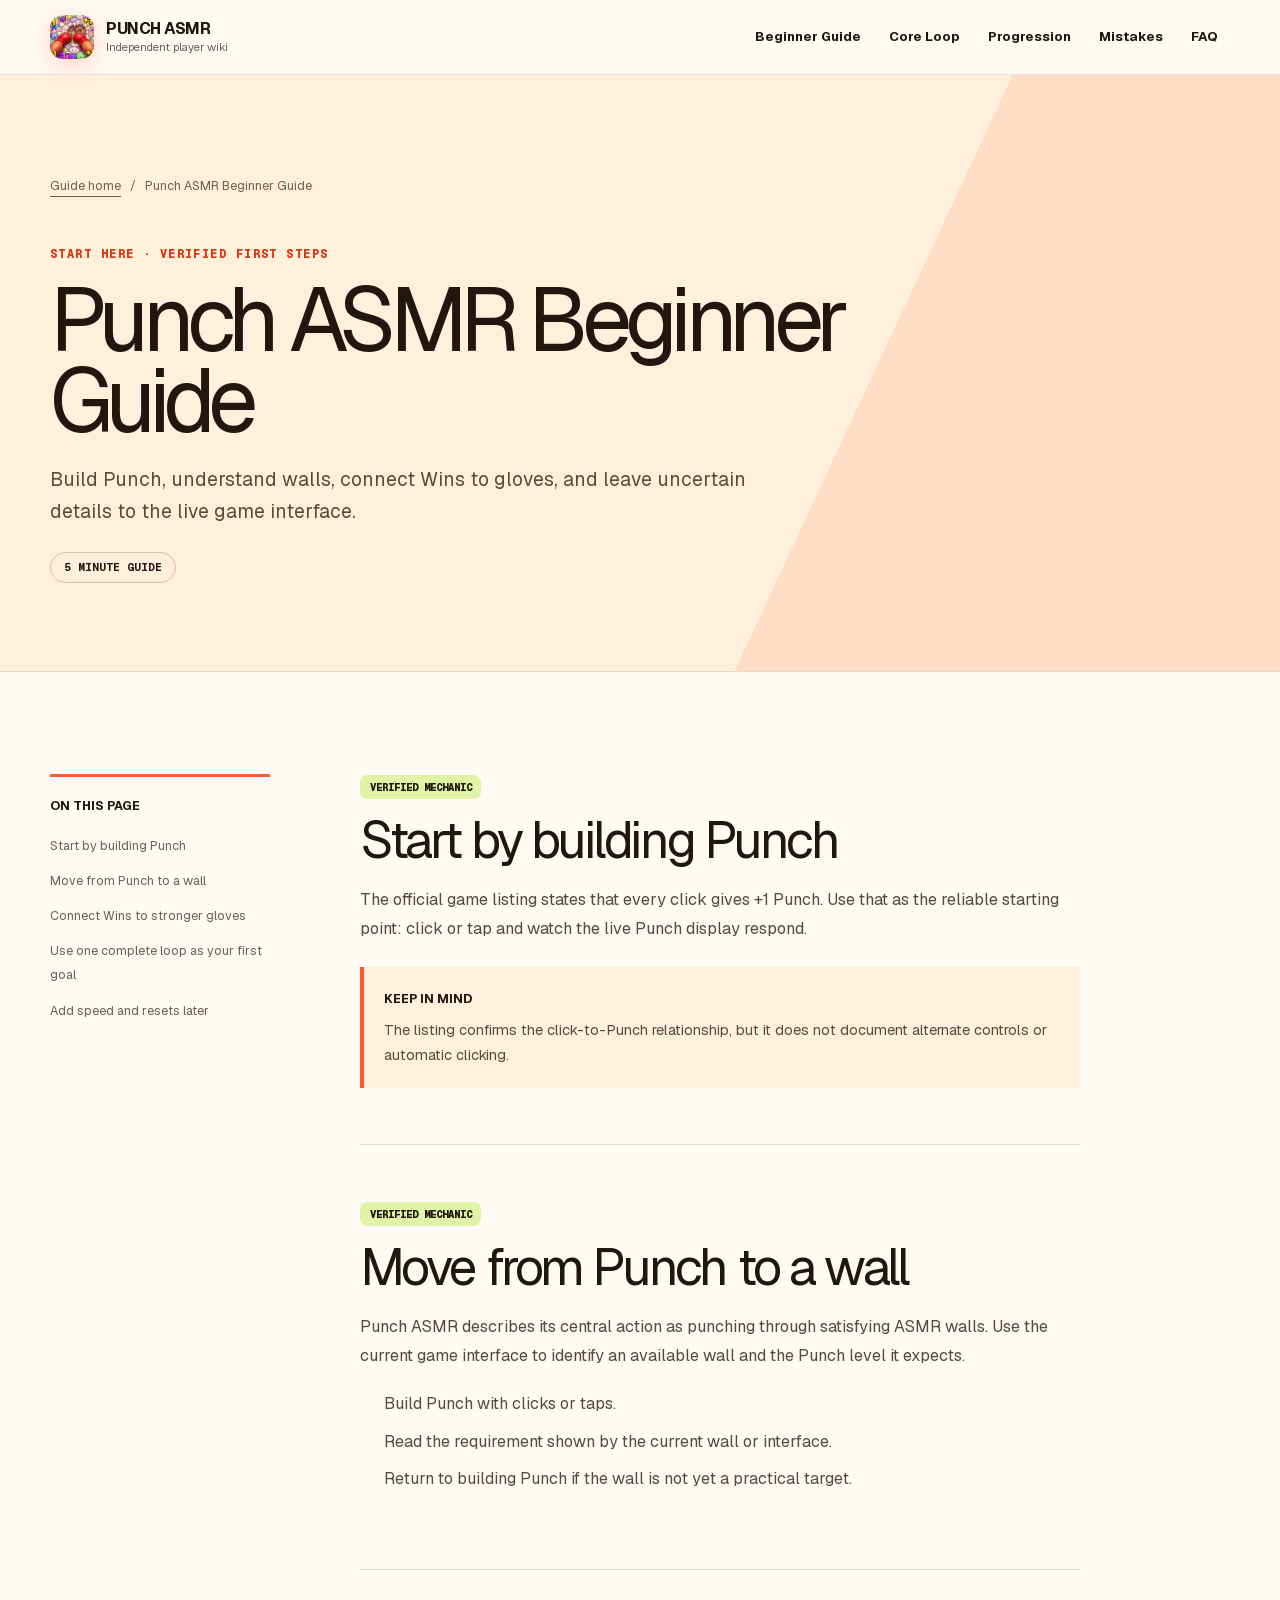
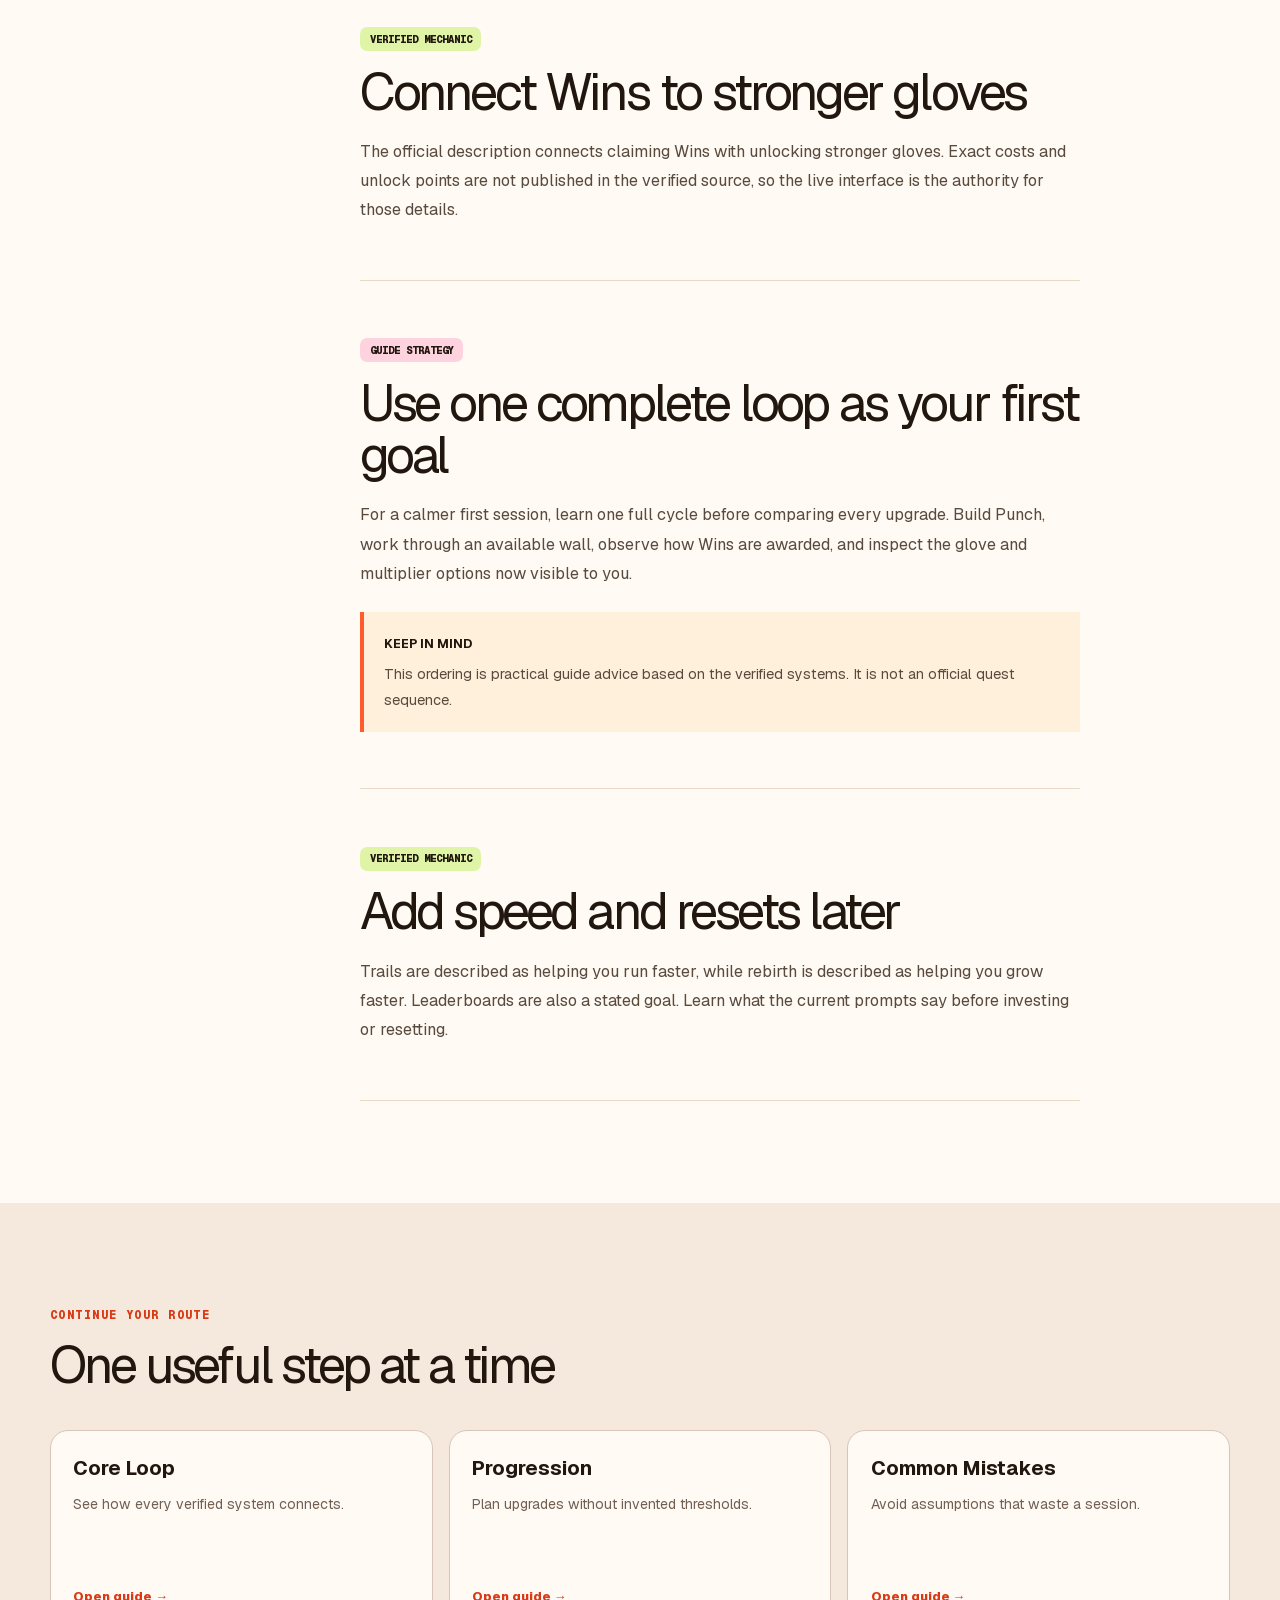
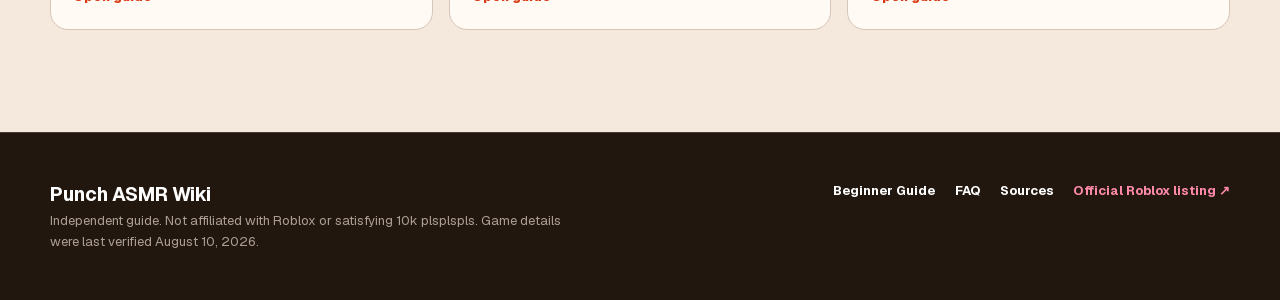
==== beginner-guide.html @ e3d27795 "Deploy Punch ASMR wiki" ====
<!DOCTYPE html><html lang="en"><head><meta charSet="utf-8"/><meta name="viewport" content="width=device-width, initial-scale=1"/><link rel="preload" href="/_next/static/media/797e433ab948586e-s.p.08e28id.o-okb.woff2" as="font" crossorigin="" type="font/woff2"/><link rel="preload" href="/_next/static/media/caa3a2e1cccd8315-s.p.09~u27dqhyhd6.woff2" as="font" crossorigin="" type="font/woff2"/><link rel="preload" as="image" href="/game/official-icon.png"/><link rel="stylesheet" href="/_next/static/chunks/13ftcr8fi25o6.css" data-precedence="next"/><link rel="preload" as="script" fetchPriority="low" href="/_next/static/chunks/17mva4r3w4ar9.js"/><script src="/_next/static/chunks/0cvhm5naa0fv3.js" async=""></script><script src="/_next/static/chunks/0o~gr3zy.zjpe.js" async=""></script><script src="/_next/static/chunks/02zrup2rkfnig.js" async=""></script><script src="/_next/static/chunks/turbopack-0a3gn5e~cv~ez.js" async=""></script><script src="/_next/static/chunks/0pgkwq_zces4f.js" async=""></script><script src="/_next/static/chunks/102oba10-8nfk.js" async=""></script><meta name="next-size-adjust" content=""/><meta name="theme-color" content="#ff5b2d"/><meta name="color-scheme" content="light"/><title>Punch ASMR Beginner Guide | Punch ASMR Wiki</title><meta name="description" content="A verified first-session route for building Punch, breaking walls, claiming Wins, and reading upgrades safely in Punch ASMR."/><meta name="application-name" content="Punch ASMR Wiki"/><link rel="manifest" href="/manifest.webmanifest"/><meta name="keywords" content="Punch ASMR,Punch ASMR wiki,Punch ASMR beginner guide,Punch ASMR progression,Punch ASMR Roblox"/><meta name="robots" content="index, follow"/><link rel="canonical" href="https://punchasmr.wiki/beginner-guide"/><meta property="og:title" content="Punch ASMR Beginner Guide"/><meta property="og:description" content="A verified first-session route for building Punch, breaking walls, claiming Wins, and reading upgrades safely in Punch ASMR."/><meta property="og:url" content="https://punchasmr.wiki/beginner-guide"/><meta property="og:site_name" content="Punch ASMR Wiki"/><meta property="og:image" content="https://punchasmr.wiki/og.png"/><meta property="og:image:width" content="1672"/><meta property="og:image:height" content="941"/><meta property="og:image:alt" content="Punch ASMR Beginner Guide"/><meta property="og:type" content="article"/><meta name="twitter:card" content="summary_large_image"/><meta name="twitter:title" content="Punch ASMR Beginner Guide"/><meta name="twitter:description" content="A verified first-session route for building Punch, breaking walls, claiming Wins, and reading upgrades safely in Punch ASMR."/><meta name="twitter:image" content="https://punchasmr.wiki/og.png"/><link rel="icon" href="/game/official-icon.png" type="image/png" sizes="512x512"/><link rel="apple-touch-icon" href="/game/official-icon.png" type="image/png" sizes="512x512"/><script src="/_next/static/chunks/03~yq9q893hmn.js" noModule=""></script></head><body class="geist_a71539c9-module__T19VSG__variable geist_mono_8d43a2aa-module__8Li5zG__variable"><div hidden=""><!--$--><!--/$--></div><a class="skip-link" href="#main-content">Skip to content</a><header class="site-header"><div class="nav-shell"><a class="brand" aria-label="Punch ASMR Wiki home" href="/"><img alt="" width="44" height="44" decoding="async" data-nimg="1" style="color:transparent" src="/game/official-icon.png"/><span><strong>PUNCH ASMR</strong><small>Independent player wiki</small></span></a><nav class="primary-nav" aria-label="Primary navigation"><a href="/beginner-guide">Beginner Guide</a><a href="/core-loop">Core Loop</a><a href="/progression">Progression</a><a href="/common-mistakes">Mistakes</a><a href="/faq">FAQ</a></nav></div></header><main id="main-content"><section class="guide-hero"><div class="content-shell"><nav class="breadcrumbs" aria-label="Breadcrumb"><a href="/">Guide home</a><span aria-hidden="true">/</span><span>Punch ASMR Beginner Guide</span></nav><p class="eyebrow">Start here · verified first steps</p><h1>Punch ASMR Beginner Guide</h1><p class="guide-deck">Build Punch, understand walls, connect Wins to gloves, and leave uncertain details to the live game interface.</p><span class="reading-time">5 minute guide</span></div></section><div class="article-layout content-shell"><aside class="toc" aria-label="On this page"><strong>On this page</strong><ol><li><a href="#first-punch">Start by building Punch</a></li><li><a href="#first-wall">Move from Punch to a wall</a></li><li><a href="#wins-and-gloves">Connect Wins to stronger gloves</a></li><li><a href="#first-session-plan">Use one complete loop as your first goal</a></li><li><a href="#what-next">Add speed and resets later</a></li></ol></aside><article class="guide-article"><section id="first-punch"><span class="evidence-tag evidence-verified-mechanic">Verified mechanic</span><h2>Start by building Punch</h2><p>The official game listing states that every click gives +1 Punch. Use that as the reliable starting point: click or tap and watch the live Punch display respond.</p><div class="field-note"><strong>Keep in mind</strong><p>The listing confirms the click-to-Punch relationship, but it does not document alternate controls or automatic clicking.</p></div></section><section id="first-wall"><span class="evidence-tag evidence-verified-mechanic">Verified mechanic</span><h2>Move from Punch to a wall</h2><p>Punch ASMR describes its central action as punching through satisfying ASMR walls. Use the current game interface to identify an available wall and the Punch level it expects.</p><ul class="field-list"><li>Build Punch with clicks or taps.</li><li>Read the requirement shown by the current wall or interface.</li><li>Return to building Punch if the wall is not yet a practical target.</li></ul></section><section id="wins-and-gloves"><span class="evidence-tag evidence-verified-mechanic">Verified mechanic</span><h2>Connect Wins to stronger gloves</h2><p>The official description connects claiming Wins with unlocking stronger gloves. Exact costs and unlock points are not published in the verified source, so the live interface is the authority for those details.</p></section><section id="first-session-plan"><span class="evidence-tag evidence-guide-strategy">Guide strategy</span><h2>Use one complete loop as your first goal</h2><p>For a calmer first session, learn one full cycle before comparing every upgrade. Build Punch, work through an available wall, observe how Wins are awarded, and inspect the glove and multiplier options now visible to you.</p><div class="field-note"><strong>Keep in mind</strong><p>This ordering is practical guide advice based on the verified systems. It is not an official quest sequence.</p></div></section><section id="what-next"><span class="evidence-tag evidence-verified-mechanic">Verified mechanic</span><h2>Add speed and resets later</h2><p>Trails are described as helping you run faster, while rebirth is described as helping you grow faster. Leaderboards are also a stated goal. Learn what the current prompts say before investing or resetting.</p></section></article></div><section class="keep-reading"><div class="content-shell"><p class="eyebrow">Continue your route</p><h2>One useful step at a time</h2><div class="related-grid"><a class="related-card" href="/core-loop"><strong>Core Loop</strong><span>See how every verified system connects.</span><em>Open guide →</em></a><a class="related-card" href="/progression"><strong>Progression</strong><span>Plan upgrades without invented thresholds.</span><em>Open guide →</em></a><a class="related-card" href="/common-mistakes"><strong>Common Mistakes</strong><span>Avoid assumptions that waste a session.</span><em>Open guide →</em></a></div></div></section><script type="application/ld+json">{"@context":"https://schema.org","@type":"Article","headline":"Punch ASMR Beginner Guide","description":"Build Punch, understand walls, connect Wins to gloves, and leave uncertain details to the live game interface.","url":"https://punchasmr.wiki/beginner-guide","dateModified":"2026-08-10","author":{"@type":"Organization","name":"Punch ASMR Wiki"}}</script><!--$--><!--/$--></main><footer class="site-footer"><div class="footer-grid"><div><strong>Punch ASMR Wiki</strong><p>Independent guide. Not affiliated with Roblox or <!-- -->satisfying 10k plsplspls<!-- -->. Game details were last verified <!-- -->August 10, 2026<!-- -->.</p></div><nav aria-label="Footer navigation"><a href="/beginner-guide">Beginner Guide</a><a href="/faq">FAQ</a><a href="/sources">Sources</a><a href="https://www.roblox.com/games/74080621118028/Punch-ASMR" rel="noreferrer">Official Roblox listing ↗</a></nav></div></footer><script type="application/ld+json">{"@context":"https://schema.org","@type":"WebSite","name":"Punch ASMR Wiki","url":"https://punchasmr.wiki","description":"An independent, source-aware beginner guide for Punch ASMR on Roblox.","isAccessibleForFree":true,"inLanguage":"en","about":{"@type":"VideoGame","name":"[🌍W2] Punch ASMR!","gamePlatform":"Roblox"}}</script><script src="/_next/static/chunks/17mva4r3w4ar9.js" id="_R_" async=""></script><script>(self.__next_f=self.__next_f||[]).push([0])</script><script>self.__next_f.push([1,"1:\"$Sreact.fragment\"\n2:I[33609,[\"/_next/static/chunks/0pgkwq_zces4f.js\",\"/_next/static/chunks/102oba10-8nfk.js\"],\"\"]\n3:I[85019,[\"/_next/static/chunks/0pgkwq_zces4f.js\",\"/_next/static/chunks/102oba10-8nfk.js\"],\"Image\"]\n4:I[17996,[\"/_next/static/chunks/0pgkwq_zces4f.js\",\"/_next/static/chunks/102oba10-8nfk.js\"],\"default\"]\n5:I[96351,[\"/_next/static/chunks/0pgkwq_zces4f.js\",\"/_next/static/chunks/102oba10-8nfk.js\"],\"default\"]\n11:I[43169,[\"/_next/static/chunks/0pgkwq_zces4f.js\",\"/_next/static/chunks/102oba10-8nfk.js\"],\"default\",1]\n:HL[\"/_next/static/chunks/13ftcr8fi25o6.css\",\"style\"]\n:HL[\"/_next/static/media/797e433ab948586e-s.p.08e28id.o-okb.woff2\",\"font\",{\"crossOrigin\":\"\",\"type\":\"font/woff2\"}]\n:HL[\"/_next/static/media/caa3a2e1cccd8315-s.p.09~u27dqhyhd6.woff2\",\"font\",{\"crossOrigin\":\"\",\"type\":\"font/woff2\"}]\n"])</script><script>self.__next_f.push([1,"0:{\"P\":null,\"c\":[\"\",\"beginner-guide\"],\"q\":\"\",\"i\":false,\"f\":[[[\"\",{\"children\":[\"beginner-guide\",{\"children\":[\"__PAGE__\",{}]}]},\"$undefined\",\"$undefined\",16],[[\"$\",\"$1\",\"c\",{\"children\":[[[\"$\",\"link\",\"0\",{\"rel\":\"stylesheet\",\"href\":\"/_next/static/chunks/13ftcr8fi25o6.css\",\"precedence\":\"next\",\"crossOrigin\":\"$undefined\",\"nonce\":\"$undefined\"}],[\"$\",\"script\",\"script-0\",{\"src\":\"/_next/static/chunks/0pgkwq_zces4f.js\",\"async\":true,\"nonce\":\"$undefined\"}],[\"$\",\"script\",\"script-1\",{\"src\":\"/_next/static/chunks/102oba10-8nfk.js\",\"async\":true,\"nonce\":\"$undefined\"}]],[\"$\",\"html\",null,{\"lang\":\"en\",\"children\":[\"$\",\"body\",null,{\"className\":\"geist_a71539c9-module__T19VSG__variable geist_mono_8d43a2aa-module__8Li5zG__variable\",\"children\":[[\"$\",\"a\",null,{\"className\":\"skip-link\",\"href\":\"#main-content\",\"children\":\"Skip to content\"}],[\"$\",\"header\",null,{\"className\":\"site-header\",\"children\":[\"$\",\"div\",null,{\"className\":\"nav-shell\",\"children\":[[\"$\",\"$L2\",null,{\"className\":\"brand\",\"href\":\"/\",\"aria-label\":\"Punch ASMR Wiki home\",\"children\":[[\"$\",\"$L3\",null,{\"src\":\"/game/official-icon.png\",\"alt\":\"\",\"width\":44,\"height\":44,\"priority\":true}],[\"$\",\"span\",null,{\"children\":[[\"$\",\"strong\",null,{\"children\":\"PUNCH ASMR\"}],[\"$\",\"small\",null,{\"children\":\"Independent player wiki\"}]]}]]}],[\"$\",\"nav\",null,{\"className\":\"primary-nav\",\"aria-label\":\"Primary navigation\",\"children\":[[\"$\",\"$L2\",\"/beginner-guide\",{\"href\":\"/beginner-guide\",\"children\":\"Beginner Guide\"}],[\"$\",\"$L2\",\"/core-loop\",{\"href\":\"/core-loop\",\"children\":\"Core Loop\"}],[\"$\",\"$L2\",\"/progression\",{\"href\":\"/progression\",\"children\":\"Progression\"}],[\"$\",\"$L2\",\"/common-mistakes\",{\"href\":\"/common-mistakes\",\"children\":\"Mistakes\"}],[\"$\",\"$L2\",\"/faq\",{\"href\":\"/faq\",\"children\":\"FAQ\"}]]}]]}]}],[\"$\",\"main\",null,{\"id\":\"main-content\",\"children\":[\"$\",\"$L4\",null,{\"parallelRouterKey\":\"children\",\"error\":\"$undefined\",\"errorStyles\":\"$undefined\",\"errorScripts\":\"$undefined\",\"template\":[\"$\",\"$L5\",null,{}],\"templateStyles\":\"$undefined\",\"templateScripts\":\"$undefined\",\"notFound\":[[[\"$\",\"title\",null,{\"children\":\"404: This page could not be found.\"}],[\"$\",\"div\",null,{\"style\":{\"fontFamily\":\"system-ui,\\\"Segoe UI\\\",Roboto,Helvetica,Arial,sans-serif,\\\"Apple Color Emoji\\\",\\\"Segoe UI Emoji\\\"\",\"height\":\"100vh\",\"textAlign\":\"center\",\"display\":\"flex\",\"flexDirection\":\"column\",\"alignItems\":\"center\",\"justifyContent\":\"center\"},\"children\":[\"$\",\"div\",null,{\"children\":[[\"$\",\"style\",null,{\"dangerouslySetInnerHTML\":{\"__html\":\"body{color:#000;background:#fff;margin:0}.next-error-h1{border-right:1px solid rgba(0,0,0,.3)}@media (prefers-color-scheme:dark){body{color:#fff;background:#000}.next-error-h1{border-right:1px solid rgba(255,255,255,.3)}}\"}}],[\"$\",\"h1\",null,{\"className\":\"next-error-h1\",\"style\":{\"display\":\"inline-block\",\"margin\":\"0 20px 0 0\",\"padding\":\"0 23px 0 0\",\"fontSize\":24,\"fontWeight\":500,\"verticalAlign\":\"top\",\"lineHeight\":\"49px\"},\"children\":404}],[\"$\",\"div\",null,{\"style\":{\"display\":\"inline-block\"},\"children\":[\"$\",\"h2\",null,{\"style\":{\"fontSize\":14,\"fontWeight\":400,\"lineHeight\":\"49px\",\"margin\":0},\"children\":\"This page could not be found.\"}]}]]}]}]],[]],\"forbidden\":\"$undefined\",\"unauthorized\":\"$undefined\"}]}],[\"$\",\"footer\",null,{\"className\":\"site-footer\",\"children\":[\"$\",\"div\",null,{\"className\":\"footer-grid\",\"children\":[[\"$\",\"div\",null,{\"children\":[[\"$\",\"strong\",null,{\"children\":\"Punch ASMR Wiki\"}],[\"$\",\"p\",null,{\"children\":[\"Independent guide. Not affiliated with Roblox or \",\"satisfying 10k plsplspls\",\". Game details were last verified \",\"August 10, 2026\",\".\"]}]]}],[\"$\",\"nav\",null,{\"aria-label\":\"Footer navigation\",\"children\":[[\"$\",\"$L2\",null,{\"href\":\"/beginner-guide\",\"children\":\"Beginner Guide\"}],[\"$\",\"$L2\",null,{\"href\":\"/faq\",\"children\":\"FAQ\"}],[\"$\",\"$L2\",null,{\"href\":\"/sources\",\"children\":\"Sources\"}],[\"$\",\"a\",null,{\"href\":\"https://www.roblox.com/games/74080621118028/Punch-ASMR\",\"rel\":\"noreferrer\",\"children\":\"Official Roblox listing ↗\"}]]}]]}]}],[\"$\",\"script\",null,{\"type\":\"application/ld+json\",\"dangerouslySetInnerHTML\":{\"__html\":\"{\\\"@context\\\":\\\"https://schema.org\\\",\\\"@type\\\":\\\"WebSite\\\",\\\"name\\\":\\\"Punch ASMR Wiki\\\",\\\"url\\\":\\\"https://punchasmr.wiki\\\",\\\"description\\\":\\\"An independent, source-aware beginner guide for Punch ASMR on Roblox.\\\",\\\"isAccessibleForFree\\\":true,\\\"inLanguage\\\":\\\"en\\\",\\\"about\\\":{\\\"@type\\\":\\\"VideoGame\\\",\\\"name\\\":\\\"[🌍W2] Punch ASMR!\\\",\\\"gamePlatform\\\":\\\"Roblox\\\"}}\"}}]]}]}]]}],{\"children\":[[\"$\",\"$1\",\"c\",{\"children\":[null,[\"$\",\"$L4\",null,{\"parallelRouterKey\":\"children\",\"error\":\"$undefined\",\"errorStyles\":\"$undefined\",\"errorScripts\":\"$undefined\",\"template\":[\"$\",\"$L5\",null,{}],\"templateStyles\":\"$undefined\",\"templateScripts\":\"$undefined\",\"notFound\":\"$undefined\",\"forbidden\":\"$undefined\",\"unauthorized\":\"$undefined\"}]]}],{\"children\":[[\"$\",\"$1\",\"c\",{\"children\":[[[\"$\",\"section\",null,{\"className\":\"guide-hero\",\"children\":[\"$\",\"div\",null,{\"className\":\"content-shell\",\"children\":[\"$L6\",\"$L7\",\"$L8\",\"$L9\",\"$La\"]}]}],\"$Lb\",\"$Lc\",\"$Ld\"],null,\"$Le\"]}],{},null,false,null]},null,false,\"$@f\"]},null,false,null],\"$L10\",false]],\"m\":\"$undefined\",\"G\":[\"$11\",[\"$L12\"]],\"S\":true,\"h\":null,\"s\":\"$undefined\",\"l\":\"$undefined\",\"p\":\"$undefined\",\"d\":\"$undefined\",\"b\":\"_FrqckNk8WWtGq6V1yho2\"}\n"])</script><script>self.__next_f.push([1,"15:I[79126,[\"/_next/static/chunks/0pgkwq_zces4f.js\",\"/_next/static/chunks/102oba10-8nfk.js\"],\"OutletBoundary\"]\n16:\"$Sreact.suspense\"\n19:I[79126,[\"/_next/static/chunks/0pgkwq_zces4f.js\",\"/_next/static/chunks/102oba10-8nfk.js\"],\"ViewportBoundary\"]\n1b:I[79126,[\"/_next/static/chunks/0pgkwq_zces4f.js\",\"/_next/static/chunks/102oba10-8nfk.js\"],\"MetadataBoundary\"]\n6:[\"$\",\"nav\",null,{\"className\":\"breadcrumbs\",\"aria-label\":\"Breadcrumb\",\"children\":[[\"$\",\"$L2\",null,{\"href\":\"/\",\"children\":\"Guide home\"}],[\"$\",\"span\",null,{\"aria-hidden\":\"true\",\"children\":\"/\"}],[\"$\",\"span\",null,{\"children\":\"Punch ASMR Beginner Guide\"}]]}]\n7:[\"$\",\"p\",null,{\"className\":\"eyebrow\",\"children\":\"Start here · verified first steps\"}]\n8:[\"$\",\"h1\",null,{\"children\":\"Punch ASMR Beginner Guide\"}]\n9:[\"$\",\"p\",null,{\"className\":\"guide-deck\",\"children\":\"Build Punch, understand walls, connect Wins to gloves, and leave uncertain details to the live game interface.\"}]\na:[\"$\",\"span\",null,{\"className\":\"reading-time\",\"children\":\"5 minute guide\"}]\n"])</script><script>self.__next_f.push([1,"b:[\"$\",\"div\",null,{\"className\":\"article-layout content-shell\",\"children\":[[\"$\",\"aside\",null,{\"className\":\"toc\",\"aria-label\":\"On this page\",\"children\":[[\"$\",\"strong\",null,{\"children\":\"On this page\"}],[\"$\",\"ol\",null,{\"children\":[[\"$\",\"li\",\"first-punch\",{\"children\":[\"$\",\"a\",null,{\"href\":\"#first-punch\",\"children\":\"Start by building Punch\"}]}],[\"$\",\"li\",\"first-wall\",{\"children\":[\"$\",\"a\",null,{\"href\":\"#first-wall\",\"children\":\"Move from Punch to a wall\"}]}],[\"$\",\"li\",\"wins-and-gloves\",{\"children\":[\"$\",\"a\",null,{\"href\":\"#wins-and-gloves\",\"children\":\"Connect Wins to stronger gloves\"}]}],[\"$\",\"li\",\"first-session-plan\",{\"children\":[\"$\",\"a\",null,{\"href\":\"#first-session-plan\",\"children\":\"Use one complete loop as your first goal\"}]}],[\"$\",\"li\",\"what-next\",{\"children\":[\"$\",\"a\",null,{\"href\":\"#what-next\",\"children\":\"Add speed and resets later\"}]}]]}]]}],[\"$\",\"article\",null,{\"className\":\"guide-article\",\"children\":[[\"$\",\"section\",\"first-punch\",{\"id\":\"first-punch\",\"children\":[[\"$\",\"span\",null,{\"className\":\"evidence-tag evidence-verified-mechanic\",\"children\":\"Verified mechanic\"}],[\"$\",\"h2\",null,{\"children\":\"Start by building Punch\"}],[[\"$\",\"p\",\"The official game listing states that every click gives +1 Punch. Use that as the reliable starting point: click or tap and watch the live Punch display respond.\",{\"children\":\"The official game listing states that every click gives +1 Punch. Use that as the reliable starting point: click or tap and watch the live Punch display respond.\"}]],\"$undefined\",[\"$\",\"div\",null,{\"className\":\"field-note\",\"children\":[[\"$\",\"strong\",null,{\"children\":\"Keep in mind\"}],[\"$\",\"p\",null,{\"children\":\"The listing confirms the click-to-Punch relationship, but it does not document alternate controls or automatic clicking.\"}]]}]]}],[\"$\",\"section\",\"first-wall\",{\"id\":\"first-wall\",\"children\":[[\"$\",\"span\",null,{\"className\":\"evidence-tag evidence-verified-mechanic\",\"children\":\"Verified mechanic\"}],[\"$\",\"h2\",null,{\"children\":\"Move from Punch to a wall\"}],[[\"$\",\"p\",\"Punch ASMR describes its central action as punching through satisfying ASMR walls. Use the current game interface to identify an available wall and the Punch level it expects.\",{\"children\":\"Punch ASMR describes its central action as punching through satisfying ASMR walls. Use the current game interface to identify an available wall and the Punch level it expects.\"}]],[\"$\",\"ul\",null,{\"className\":\"field-list\",\"children\":[[\"$\",\"li\",\"Build Punch with clicks or taps.\",{\"children\":\"Build Punch with clicks or taps.\"}],[\"$\",\"li\",\"Read the requirement shown by the current wall or interface.\",{\"children\":\"Read the requirement shown by the current wall or interface.\"}],[\"$\",\"li\",\"Return to building Punch if the wall is not yet a practical target.\",{\"children\":\"Return to building Punch if the wall is not yet a practical target.\"}]]}],\"$undefined\"]}],[\"$\",\"section\",\"wins-and-gloves\",{\"id\":\"wins-and-gloves\",\"children\":[[\"$\",\"span\",null,{\"className\":\"evidence-tag evidence-verified-mechanic\",\"children\":\"Verified mechanic\"}],[\"$\",\"h2\",null,{\"children\":\"Connect Wins to stronger gloves\"}],[[\"$\",\"p\",\"The official description connects claiming Wins with unlocking stronger gloves. Exact costs and unlock points are not published in the verified source, so the live interface is the authority for those details.\",{\"children\":\"The official description connects claiming Wins with unlocking stronger gloves. Exact costs and unlock points are not published in the verified source, so the live interface is the authority for those details.\"}]],\"$undefined\",\"$undefined\"]}],[\"$\",\"section\",\"first-session-plan\",{\"id\":\"first-session-plan\",\"children\":[[\"$\",\"span\",null,{\"className\":\"evidence-tag evidence-guide-strategy\",\"children\":\"Guide strategy\"}],[\"$\",\"h2\",null,{\"children\":\"Use one complete loop as your first goal\"}],[[\"$\",\"p\",\"For a calmer first session, learn one full cycle before comparing every upgrade. Build Punch, work through an available wall, observe how Wins are awarded, and inspect the glove and multiplier options now visible to you.\",{\"children\":\"For a calmer first session, learn one full cycle before comparing every upgrade. Build Punch, work through an available wall, observe how Wins are awarded, and inspect the glove and multiplier options now visible to you.\"}]],\"$undefined\",\"$L13\"]}],\"$L14\"]}]]}]\n"])</script><script>self.__next_f.push([1,"c:[\"$\",\"section\",null,{\"className\":\"keep-reading\",\"children\":[\"$\",\"div\",null,{\"className\":\"content-shell\",\"children\":[[\"$\",\"p\",null,{\"className\":\"eyebrow\",\"children\":\"Continue your route\"}],[\"$\",\"h2\",null,{\"children\":\"One useful step at a time\"}],[\"$\",\"div\",null,{\"className\":\"related-grid\",\"children\":[[\"$\",\"$L2\",\"/core-loop\",{\"href\":\"/core-loop\",\"className\":\"related-card\",\"children\":[[\"$\",\"strong\",null,{\"children\":\"Core Loop\"}],[\"$\",\"span\",null,{\"children\":\"See how every verified system connects.\"}],[\"$\",\"em\",null,{\"children\":\"Open guide →\"}]]}],[\"$\",\"$L2\",\"/progression\",{\"href\":\"/progression\",\"className\":\"related-card\",\"children\":[[\"$\",\"strong\",null,{\"children\":\"Progression\"}],[\"$\",\"span\",null,{\"children\":\"Plan upgrades without invented thresholds.\"}],[\"$\",\"em\",null,{\"children\":\"Open guide →\"}]]}],[\"$\",\"$L2\",\"/common-mistakes\",{\"href\":\"/common-mistakes\",\"className\":\"related-card\",\"children\":[[\"$\",\"strong\",null,{\"children\":\"Common Mistakes\"}],[\"$\",\"span\",null,{\"children\":\"Avoid assumptions that waste a session.\"}],[\"$\",\"em\",null,{\"children\":\"Open guide →\"}]]}]]}]]}]}]\nd:[\"$\",\"script\",null,{\"type\":\"application/ld+json\",\"dangerouslySetInnerHTML\":{\"__html\":\"{\\\"@context\\\":\\\"https://schema.org\\\",\\\"@type\\\":\\\"Article\\\",\\\"headline\\\":\\\"Punch ASMR Beginner Guide\\\",\\\"description\\\":\\\"Build Punch, understand walls, connect Wins to gloves, and leave uncertain details to the live game interface.\\\",\\\"url\\\":\\\"https://punchasmr.wiki/beginner-guide\\\",\\\"dateModified\\\":\\\"2026-08-10\\\",\\\"author\\\":{\\\"@type\\\":\\\"Organization\\\",\\\"name\\\":\\\"Punch ASMR Wiki\\\"}}\"}}]\ne:[\"$\",\"$L15\",null,{\"children\":[\"$\",\"$16\",null,{\"name\":\"Next.MetadataOutlet\",\"children\":\"$@17\"}]}]\n18:[]\nf:\"$W18\"\n10:[\"$\",\"$1\",\"h\",{\"children\":[null,[\"$\",\"$L19\",null,{\"children\":\"$L1a\"}],[\"$\",\"div\",null,{\"hidden\":true,\"children\":[\"$\",\"$L1b\",null,{\"children\":[\"$\",\"$16\",null,{\"name\":\"Next.Metadata\",\"children\":\"$L1c\"}]}]}],[\"$\",\"meta\",null,{\"name\":\"next-size-adjust\",\"content\":\"\"}]]}]\n12:[\"$\",\"link\",\"0\",{\"rel\":\"stylesheet\",\"href\":\"/_next/static/chunks/13ftcr8fi25o6.css\",\"precedence\":\"next\",\"crossOrigin\":\"$undefined\",\"nonce\":\"$undefined\"}]\n"])</script><script>self.__next_f.push([1,"13:[\"$\",\"div\",null,{\"className\":\"field-note\",\"children\":[[\"$\",\"strong\",null,{\"children\":\"Keep in mind\"}],[\"$\",\"p\",null,{\"children\":\"This ordering is practical guide advice based on the verified systems. It is not an official quest sequence.\"}]]}]\n14:[\"$\",\"section\",\"what-next\",{\"id\":\"what-next\",\"children\":[[\"$\",\"span\",null,{\"className\":\"evidence-tag evidence-verified-mechanic\",\"children\":\"Verified mechanic\"}],[\"$\",\"h2\",null,{\"children\":\"Add speed and resets later\"}],[[\"$\",\"p\",\"Trails are described as helping you run faster, while rebirth is described as helping you grow faster. Leaderboards are also a stated goal. Learn what the current prompts say before investing or resetting.\",{\"children\":\"Trails are described as helping you run faster, while rebirth is described as helping you grow faster. Leaderboards are also a stated goal. Learn what the current prompts say before investing or resetting.\"}]],\"$undefined\",\"$undefined\"]}]\n"])</script><script>self.__next_f.push([1,"1a:[[\"$\",\"meta\",\"0\",{\"charSet\":\"utf-8\"}],[\"$\",\"meta\",\"1\",{\"name\":\"viewport\",\"content\":\"width=device-width, initial-scale=1\"}],[\"$\",\"meta\",\"2\",{\"name\":\"theme-color\",\"content\":\"#ff5b2d\"}],[\"$\",\"meta\",\"3\",{\"name\":\"color-scheme\",\"content\":\"light\"}]]\n"])</script><script>self.__next_f.push([1,"1d:I[41398,[\"/_next/static/chunks/0pgkwq_zces4f.js\",\"/_next/static/chunks/102oba10-8nfk.js\"],\"IconMark\"]\n17:null\n"])</script><script>self.__next_f.push([1,"1c:[[\"$\",\"title\",\"0\",{\"children\":\"Punch ASMR Beginner Guide | Punch ASMR Wiki\"}],[\"$\",\"meta\",\"1\",{\"name\":\"description\",\"content\":\"A verified first-session route for building Punch, breaking walls, claiming Wins, and reading upgrades safely in Punch ASMR.\"}],[\"$\",\"meta\",\"2\",{\"name\":\"application-name\",\"content\":\"Punch ASMR Wiki\"}],[\"$\",\"link\",\"3\",{\"rel\":\"manifest\",\"href\":\"/manifest.webmanifest\",\"crossOrigin\":\"$undefined\"}],[\"$\",\"meta\",\"4\",{\"name\":\"keywords\",\"content\":\"Punch ASMR,Punch ASMR wiki,Punch ASMR beginner guide,Punch ASMR progression,Punch ASMR Roblox\"}],[\"$\",\"meta\",\"5\",{\"name\":\"robots\",\"content\":\"index, follow\"}],[\"$\",\"link\",\"6\",{\"rel\":\"canonical\",\"href\":\"https://punchasmr.wiki/beginner-guide\"}],[\"$\",\"meta\",\"7\",{\"property\":\"og:title\",\"content\":\"Punch ASMR Beginner Guide\"}],[\"$\",\"meta\",\"8\",{\"property\":\"og:description\",\"content\":\"A verified first-session route for building Punch, breaking walls, claiming Wins, and reading upgrades safely in Punch ASMR.\"}],[\"$\",\"meta\",\"9\",{\"property\":\"og:url\",\"content\":\"https://punchasmr.wiki/beginner-guide\"}],[\"$\",\"meta\",\"10\",{\"property\":\"og:site_name\",\"content\":\"Punch ASMR Wiki\"}],[\"$\",\"meta\",\"11\",{\"property\":\"og:image\",\"content\":\"https://punchasmr.wiki/og.png\"}],[\"$\",\"meta\",\"12\",{\"property\":\"og:image:width\",\"content\":\"1672\"}],[\"$\",\"meta\",\"13\",{\"property\":\"og:image:height\",\"content\":\"941\"}],[\"$\",\"meta\",\"14\",{\"property\":\"og:image:alt\",\"content\":\"Punch ASMR Beginner Guide\"}],[\"$\",\"meta\",\"15\",{\"property\":\"og:type\",\"content\":\"article\"}],[\"$\",\"meta\",\"16\",{\"name\":\"twitter:card\",\"content\":\"summary_large_image\"}],[\"$\",\"meta\",\"17\",{\"name\":\"twitter:title\",\"content\":\"Punch ASMR Beginner Guide\"}],[\"$\",\"meta\",\"18\",{\"name\":\"twitter:description\",\"content\":\"A verified first-session route for building Punch, breaking walls, claiming Wins, and reading upgrades safely in Punch ASMR.\"}],[\"$\",\"meta\",\"19\",{\"name\":\"twitter:image\",\"content\":\"https://punchasmr.wiki/og.png\"}],[\"$\",\"link\",\"20\",{\"rel\":\"icon\",\"href\":\"/game/official-icon.png\",\"type\":\"image/png\",\"sizes\":\"512x512\"}],[\"$\",\"link\",\"21\",{\"rel\":\"apple-touch-icon\",\"href\":\"/game/official-icon.png\",\"type\":\"image/png\",\"sizes\":\"512x512\"}],[\"$\",\"$L1d\",\"22\",{}]]\n"])</script></body></html>
---- _next/static/chunks/13ftcr8fi25o6.css ----
@font-face{font-family:Geist;font-style:normal;font-weight:100 900;font-display:swap;src:url(../media/fef07dbb0973bf53-s.12tyk43_3sh9u.woff2)format("woff2");unicode-range:U+460-52F,U+1C80-1C8A,U+20B4,U+2DE0-2DFF,U+A640-A69F,U+FE2E-FE2F}@font-face{font-family:Geist;font-style:normal;font-weight:100 900;font-display:swap;src:url(../media/8a480f0b521d4e75-s.0jzbimsg8vl84.woff2)format("woff2");unicode-range:U+301,U+400-45F,U+490-491,U+4B0-4B1,U+2116}@font-face{font-family:Geist;font-style:normal;font-weight:100 900;font-display:swap;src:url(../media/53b9e256198e5412-s.0-wfv7uh4i7h9.woff2)format("woff2");unicode-range:U+102-103,U+110-111,U+128-129,U+168-169,U+1A0-1A1,U+1AF-1B0,U+300-301,U+303-304,U+308-309,U+323,U+329,U+1EA0-1EF9,U+20AB}@font-face{font-family:Geist;font-style:normal;font-weight:100 900;font-display:swap;src:url(../media/7178b3e590c64307-s.0nx0ww8fni_q3.woff2)format("woff2");unicode-range:U+100-2BA,U+2BD-2C5,U+2C7-2CC,U+2CE-2D7,U+2DD-2FF,U+304,U+308,U+329,U+1D00-1DBF,U+1E00-1E9F,U+1EF2-1EFF,U+2020,U+20A0-20AB,U+20AD-20C0,U+2113,U+2C60-2C7F,U+A720-A7FF}@font-face{font-family:Geist;font-style:normal;font-weight:100 900;font-display:swap;src:url(../media/caa3a2e1cccd8315-s.p.09~u27dqhyhd6.woff2)format("woff2");unicode-range:U+??,U+131,U+152-153,U+2BB-2BC,U+2C6,U+2DA,U+2DC,U+304,U+308,U+329,U+2000-206F,U+20AC,U+2122,U+2191,U+2193,U+2212,U+2215,U+FEFF,U+FFFD}@font-face{font-family:Geist Fallback;src:local(Arial);ascent-override:95.94%;descent-override:28.16%;line-gap-override:0.0%;size-adjust:104.76%}.geist_a71539c9-module__T19VSG__className{font-family:Geist,Geist Fallback;font-style:normal}.geist_a71539c9-module__T19VSG__variable{--font-geist-sans:"Geist", "Geist Fallback"}
@font-face{font-family:Geist Mono;font-style:normal;font-weight:100 900;font-display:swap;src:url(../media/5ce348bf30bf5439-s.0zgw-jeven.3w.woff2)format("woff2");unicode-range:U+460-52F,U+1C80-1C8A,U+20B4,U+2DE0-2DFF,U+A640-A69F,U+FE2E-FE2F}@font-face{font-family:Geist Mono;font-style:normal;font-weight:100 900;font-display:swap;src:url(../media/4fa387ec64143e14-s.0wkzw~je483f-.woff2)format("woff2");unicode-range:U+301,U+400-45F,U+490-491,U+4B0-4B1,U+2116}@font-face{font-family:Geist Mono;font-style:normal;font-weight:100 900;font-display:swap;src:url(../media/6306c77e7c8268e4-s.0rhz0arwfsn~5.woff2)format("woff2");unicode-range:U+2000-2001,U+2004-2008,U+200A,U+23B8-23BD,U+2500-259F}@font-face{font-family:Geist Mono;font-style:normal;font-weight:100 900;font-display:swap;src:url(../media/7d817b4c03b0c5f1-s.0l76wvqk9d84w.woff2)format("woff2");unicode-range:U+102-103,U+110-111,U+128-129,U+168-169,U+1A0-1A1,U+1AF-1B0,U+300-301,U+303-304,U+308-309,U+323,U+329,U+1EA0-1EF9,U+20AB}@font-face{font-family:Geist Mono;font-style:normal;font-weight:100 900;font-display:swap;src:url(../media/bbc41e54d2fcbd21-s.0k4k9394f2q-k.woff2)format("woff2");unicode-range:U+100-2BA,U+2BD-2C5,U+2C7-2CC,U+2CE-2D7,U+2DD-2FF,U+304,U+308,U+329,U+1D00-1DBF,U+1E00-1E9F,U+1EF2-1EFF,U+2020,U+20A0-20AB,U+20AD-20C0,U+2113,U+2C60-2C7F,U+A720-A7FF}@font-face{font-family:Geist Mono;font-style:normal;font-weight:100 900;font-display:swap;src:url(../media/797e433ab948586e-s.p.08e28id.o-okb.woff2)format("woff2");unicode-range:U+??,U+131,U+152-153,U+2BB-2BC,U+2C6,U+2DA,U+2DC,U+304,U+308,U+329,U+2000-206F,U+20AC,U+2122,U+2191,U+2193,U+2212,U+2215,U+FEFF,U+FFFD}@font-face{font-family:Geist Mono Fallback;src:local(Arial);ascent-override:74.67%;descent-override:21.92%;line-gap-override:0.0%;size-adjust:134.59%}.geist_mono_8d43a2aa-module__8Li5zG__className{font-family:Geist Mono,Geist Mono Fallback;font-style:normal}.geist_mono_8d43a2aa-module__8Li5zG__variable{--font-geist-mono:"Geist Mono", "Geist Mono Fallback"}
@layer theme{:root,:host{--font-sans:ui-sans-serif, system-ui, sans-serif, "Apple Color Emoji", "Segoe UI Emoji", "Segoe UI Symbol", "Noto Color Emoji";--font-mono:ui-monospace, SFMono-Regular, Menlo, Monaco, Consolas, "Liberation Mono", "Courier New", monospace;--spacing:.25rem;--default-font-family:var(--font-sans);--default-mono-font-family:var(--font-mono)}}@layer base{*,:after,:before,::backdrop{box-sizing:border-box;border:0 solid;margin:0;padding:0}::file-selector-button{box-sizing:border-box;border:0 solid;margin:0;padding:0}html,:host{-webkit-text-size-adjust:100%;tab-size:4;line-height:1.5;font-family:var(--default-font-family,ui-sans-serif, system-ui, sans-serif, "Apple Color Emoji", "Segoe UI Emoji", "Segoe UI Symbol", "Noto Color Emoji");font-feature-settings:var(--default-font-feature-settings,normal);font-variation-settings:var(--default-font-variation-settings,normal);-webkit-tap-highlight-color:transparent}hr{height:0;color:inherit;border-top-width:1px}abbr:where([title]){-webkit-text-decoration:underline dotted;text-decoration:underline dotted}h1,h2,h3,h4,h5,h6{font-size:inherit;font-weight:inherit}a{color:inherit;-webkit-text-decoration:inherit;-webkit-text-decoration:inherit;-webkit-text-decoration:inherit;-webkit-text-decoration:inherit;text-decoration:inherit}b,strong{font-weight:bolder}code,kbd,samp,pre{font-family:var(--default-mono-font-family,ui-monospace, SFMono-Regular, Menlo, Monaco, Consolas, "Liberation Mono", "Courier New", monospace);font-feature-settings:var(--default-mono-font-feature-settings,normal);font-variation-settings:var(--default-mono-font-variation-settings,normal);font-size:1em}small{font-size:80%}sub,sup{vertical-align:baseline;font-size:75%;line-height:0;position:relative}sub{bottom:-.25em}sup{top:-.5em}table{text-indent:0;border-color:inherit;border-collapse:collapse}:-moz-focusring{outline:auto}progress{vertical-align:baseline}summary{display:list-item}ol,ul,menu{list-style:none}img,svg,video,canvas,audio,iframe,embed,object{vertical-align:middle;display:block}img,video{max-width:100%;height:auto}button,input,select,optgroup,textarea{font:inherit;font-feature-settings:inherit;font-variation-settings:inherit;letter-spacing:inherit;color:inherit;opacity:1;background-color:#0000;border-radius:0}::file-selector-button{font:inherit;font-feature-settings:inherit;font-variation-settings:inherit;letter-spacing:inherit;color:inherit;opacity:1;background-color:#0000;border-radius:0}:where(select:is([multiple],[size])) optgroup{font-weight:bolder}:where(select:is([multiple],[size])) optgroup option{padding-inline-start:20px}::file-selector-button{margin-inline-end:4px}::placeholder{opacity:1}@supports (not ((-webkit-appearance:-apple-pay-button))) or (contain-intrinsic-size:1px){::placeholder{color:currentColor}@supports (color:color-mix(in lab, red, red)){::placeholder{color:color-mix(in oklab, currentcolor 50%, transparent)}}}textarea{resize:vertical}::-webkit-search-decoration{-webkit-appearance:none}::-webkit-date-and-time-value{min-height:1lh;text-align:inherit}::-webkit-datetime-edit{display:inline-flex}::-webkit-datetime-edit-fields-wrapper{padding:0}::-webkit-datetime-edit{padding-block:0}::-webkit-datetime-edit-year-field{padding-block:0}::-webkit-datetime-edit-month-field{padding-block:0}::-webkit-datetime-edit-day-field{padding-block:0}::-webkit-datetime-edit-hour-field{padding-block:0}::-webkit-datetime-edit-minute-field{padding-block:0}::-webkit-datetime-edit-second-field{padding-block:0}::-webkit-datetime-edit-millisecond-field{padding-block:0}::-webkit-datetime-edit-meridiem-field{padding-block:0}::-webkit-calendar-picker-indicator{line-height:1}:-moz-ui-invalid{box-shadow:none}button,input:where([type=button],[type=reset],[type=submit]){appearance:button}::file-selector-button{appearance:button}::-webkit-inner-spin-button{height:auto}::-webkit-outer-spin-button{height:auto}[hidden]:where(:not([hidden=until-found])){display:none!important}}@layer components;@layer utilities{.visible{visibility:visible}.static{position:static}.start{inset-inline-start:var(--spacing)}.contents{display:contents}.table{display:table}.grow{flex-grow:1}}:root{--ink:#21170f;--muted:#715f52;--paper:#fffaf4;--cream:#fff0dc;--orange:#ff5b2d;--orange-dark:#d93a15;--pink:#ff8aaa;--lime:#c9f45b;--line:#e8d8c8;--shadow:0 20px 70px #4a261021}*{box-sizing:border-box}html{scroll-behavior:smooth}body{background:var(--paper);color:var(--ink);font-family:var(--font-geist-sans), Arial, sans-serif;text-rendering:optimizelegibility;margin:0}a{color:inherit;text-decoration:none}img{max-width:100%}button,a{-webkit-tap-highlight-color:transparent}:focus-visible{outline-offset:4px;outline:3px solid #1769ff}.skip-link{z-index:100;background:var(--ink);color:#fff;border-radius:.6rem;padding:.8rem 1rem;position:fixed;top:-5rem;left:1rem}.skip-link:focus{top:1rem}.content-shell,.nav-shell,.footer-grid,.hero-shell{width:min(1180px,100% - 2.5rem);margin-inline:auto}.site-header{z-index:50;-webkit-backdrop-filter:blur(18px);backdrop-filter:blur(18px);background:#fffaf4f0;border-bottom:1px solid #21170f1a;position:sticky;top:0}.nav-shell{justify-content:space-between;align-items:center;gap:2rem;min-height:74px;display:flex}.brand{flex:none;align-items:center;gap:.75rem;display:flex}.brand img{border-radius:13px;box-shadow:0 6px 20px #ff5b2d3b}.brand span{line-height:1;display:grid}.brand strong{letter-spacing:-.03em;font-size:1rem}.brand small{color:var(--muted);margin-top:.35rem;font-size:.7rem}.primary-nav{align-items:center;gap:.25rem;font-size:.82rem;font-weight:700;display:flex}.primary-nav a{border-radius:999px;padding:.65rem .75rem}.primary-nav a:hover{background:var(--cream);color:var(--orange-dark)}.eyebrow{color:var(--orange-dark);font-family:var(--font-geist-mono), monospace;letter-spacing:.12em;text-transform:uppercase;margin:0 0 1rem;font-size:.75rem;font-weight:800}.home-hero{background:radial-gradient(circle at 82% 14%, #ff8aaa7a, transparent 25%), radial-gradient(circle at 5% 95%, #c9f45b57, transparent 27%), var(--cream);padding:clamp(3.6rem,8vw,7.8rem) 0 clamp(4.5rem,8vw,7rem);position:relative;overflow:hidden}.home-hero:before{content:"";border:70px solid #ff5b2d17;border-radius:50%;width:400px;height:400px;position:absolute;top:-245px;left:34%}.hero-shell{z-index:1;grid-template-columns:1.03fr .97fr;align-items:center;gap:clamp(2rem,6vw,5.5rem);display:grid;position:relative}.hero-copy h1{letter-spacing:-.085em;text-transform:uppercase;max-width:720px;margin:0;font-size:clamp(3.65rem,7vw,7.1rem);line-height:.85}.hero-copy h1 span{color:var(--orange);letter-spacing:-.045em;font-size:.43em;line-height:1;display:block}.hero-deck{color:#584538;max-width:650px;margin:1.8rem 0 0;font-size:clamp(1rem,2vw,1.22rem);line-height:1.68}.hero-actions{flex-wrap:wrap;gap:.8rem;margin:2rem 0 1.5rem;display:flex}.button{border:1px solid #0000;border-radius:14px;justify-content:center;align-items:center;gap:.55rem;min-height:52px;padding:.8rem 1.25rem;font-weight:800;transition:transform .18s,box-shadow .18s;display:inline-flex}.button:hover{transform:translateY(-2px)}.button-primary{background:var(--orange);color:#fff;box-shadow:0 12px 30px #d93a1547}.button-quiet{background:#ffffff8c;border-color:#d7c0ad}.button-dark{background:var(--ink);color:#fff}.hero-proof{color:#694f3e;flex-wrap:wrap;gap:.75rem 1.2rem;margin:0;padding:0;font-size:.77rem;font-weight:700;list-style:none;display:flex}.hero-proof li:before{content:"•";color:var(--orange);margin-right:.45rem}.hero-art{aspect-ratio:4/4.35;box-shadow:var(--shadow);border:10px solid #fff;border-radius:32px 32px 120px;margin:0;position:relative;overflow:hidden;transform:rotate(2deg)}.hero-art:after{content:"CLICK · PUNCH · REPEAT";background:var(--lime);font:800 .72rem/1 var(--font-geist-mono), monospace;letter-spacing:.08em;border-radius:999px;padding:.7rem .9rem;position:absolute;bottom:1.2rem;left:1.2rem}.hero-art img{object-fit:cover}.hero-art figcaption{color:#fff;background:#21170fc7;border-radius:.5rem;padding:.45rem .65rem;font-size:.68rem;position:absolute;top:1rem;right:1rem}.impact-line{height:18px;display:flex;position:absolute;bottom:0;left:0;right:0}.impact-line span{flex:1;transform:skew(-25deg)}.impact-line span:nth-child(odd){background:var(--orange)}.impact-line span:nth-child(2n){background:var(--pink)}.quick-loop,.route-section,.keep-reading,.asset-log{padding:clamp(4.5rem,8vw,7.5rem) 0}.section-heading{max-width:700px;margin-bottom:2.4rem}.section-heading h2,.keep-reading h2{letter-spacing:-.06em;margin:0;font-size:clamp(2.2rem,4vw,4rem);line-height:.98}.section-heading>p:last-child{color:var(--muted);line-height:1.65}.split-heading{grid-template-columns:1fr .75fr;align-items:end;gap:3rem;max-width:none;display:grid}.split-heading>p{margin:0}.loop-grid{border-top:2px solid var(--ink);grid-template-columns:repeat(4,1fr);margin:0;padding:0;list-style:none;display:grid}.loop-grid li{border-right:1px solid var(--line);min-height:230px;padding:1.3rem 1.35rem 1.8rem}.loop-grid li:last-child{border-right:0}.loop-grid li>span{color:var(--orange);font:800 .75rem/1 var(--font-geist-mono), monospace}.loop-grid h3{letter-spacing:-.04em;margin:3.5rem 0 .75rem;font-size:1.4rem}.loop-grid p{color:var(--muted);margin:0;font-size:.9rem;line-height:1.55}.inline-cta{border-bottom:2px solid var(--orange);color:var(--orange-dark);margin-top:2rem;padding-bottom:.3rem;font-weight:800;display:inline-flex}.route-section{color:#fff;background:#201711}.route-section .eyebrow{color:var(--pink)}.route-section .section-heading>p:last-child{color:#c7b7aa}.route-grid{grid-template-columns:repeat(3,1fr);gap:1rem;display:grid}.route-card{background:#2b1e17;border:1px solid #4a372b;border-radius:20px;flex-direction:column;min-height:310px;padding:1.6rem;transition:transform .2s,border-color .2s;display:flex}.route-card:hover{border-color:var(--pink);transform:translateY(-5px)}.route-card>span{color:var(--pink);font:700 .7rem/1 var(--font-geist-mono), monospace;text-transform:uppercase}.route-card h3{letter-spacing:-.05em;margin:3.8rem 0 .8rem;font-size:1.75rem}.route-card p{color:#c9b9ac;margin:0;line-height:1.6}.route-card strong{color:var(--lime);margin-top:auto;font-size:.85rem}.strategy-feature{background:var(--pink);padding:clamp(4rem,8vw,7rem) 0}.feature-grid{grid-template-columns:1fr 1fr;align-items:center;gap:clamp(2rem,6vw,5rem);display:grid}.feature-grid figure{margin:0}.feature-grid figure img{box-shadow:var(--shadow);border:8px solid #fff;border-radius:24px;display:block;transform:rotate(-1.5deg)}.feature-grid figcaption{font-size:.72rem;font-family:var(--font-geist-mono), monospace;margin:.8rem 0 0}.feature-grid h2{letter-spacing:-.07em;margin:0;font-size:clamp(2.5rem,5vw,4.8rem);line-height:.92}.feature-grid>div>p:not(.eyebrow){line-height:1.7}.check-list{margin:1.5rem 0 2rem;padding:0;list-style:none}.check-list li{margin:.8rem 0;padding-left:1.7rem;line-height:1.5;position:relative}.check-list li:before{content:"→";font-weight:900;position:absolute;left:0}.evidence-strip{background:var(--lime);padding:4rem 0}.evidence-grid{grid-template-columns:1fr 1fr;align-items:start;gap:4rem;display:grid}.evidence-grid h2{letter-spacing:-.06em;margin:0;font-size:clamp(2rem,4vw,3.4rem)}.evidence-grid>div:last-child>p{margin-top:0;line-height:1.7}.strip-links{flex-wrap:wrap;gap:1.2rem;font-weight:800;display:flex}.strip-links a{border-bottom:2px solid var(--ink);padding-bottom:.2rem}.guide-hero{border-bottom:1px solid var(--line);background:linear-gradient(115deg, transparent 65%, #ff5b2d21 65%), var(--cream);padding:clamp(3.5rem,8vw,7rem) 0 clamp(3rem,7vw,5.5rem)}.breadcrumbs{color:var(--muted);flex-wrap:wrap;gap:.55rem;margin-bottom:3rem;font-size:.78rem;display:flex}.breadcrumbs a{border-bottom:1px solid}.guide-hero h1{letter-spacing:-.075em;max-width:900px;margin:0;font-size:clamp(3rem,7vw,6.8rem);line-height:.9}.guide-deck{color:#5d493b;max-width:760px;margin:1.5rem 0;font-size:clamp(1rem,2vw,1.2rem);line-height:1.65}.reading-time{font:700 .7rem/1 var(--font-geist-mono), monospace;text-transform:uppercase;border:1px solid #d9beaa;border-radius:999px;padding:.55rem .8rem;display:inline-flex}.article-layout{grid-template-columns:220px minmax(0,720px);align-items:start;gap:clamp(2rem,7vw,6rem);padding-block:clamp(3.5rem,8vw,7rem);display:grid}.toc{border-top:3px solid var(--orange);padding:1rem 0;position:sticky;top:100px}.toc>strong{text-transform:uppercase;font-size:.78rem}.toc ol{margin:1rem 0 0;padding:0;list-style:none}.toc li{margin:.7rem 0}.toc a{color:var(--muted);font-size:.78rem;line-height:1.35}.toc a:hover{color:var(--orange-dark)}.guide-article>section{border-bottom:1px solid var(--line);margin-bottom:3.5rem;padding:0 0 3.5rem;scroll-margin-top:100px}.guide-article>section:last-child{margin-bottom:0}.guide-article h2{letter-spacing:-.055em;margin:.9rem 0 1.2rem;font-size:clamp(1.85rem,4vw,3.2rem);line-height:1.02}.guide-article p{color:#594a3e;font-size:1.02rem;line-height:1.78}.evidence-tag{font:800 .67rem/1 var(--font-geist-mono), monospace;text-transform:uppercase;border-radius:.45rem;padding:.42rem .62rem;display:inline-flex}.evidence-verified-mechanic{background:#dff4a6}.evidence-guide-strategy{background:#ffd2df}.evidence-verification-note{background:#e7e0da}.field-list{color:#594a3e;margin:1.3rem 0;padding-left:1.2rem}.field-list li{margin:.75rem 0;padding-left:.35rem;line-height:1.6}.field-note{border-left:4px solid var(--orange);background:var(--cream);margin-top:1.5rem;padding:1.2rem 1.3rem}.field-note strong{text-transform:uppercase;font-size:.78rem}.field-note p{margin:.45rem 0 0;font-size:.9rem}.keep-reading{background:#f5e8dc}.related-grid{grid-template-columns:repeat(3,1fr);gap:1rem;margin-top:2.5rem;display:grid}.related-card{background:var(--paper);border:1px solid #d7c5b7;border-radius:18px;flex-direction:column;min-height:200px;padding:1.4rem;display:flex}.related-card strong{font-size:1.25rem}.related-card span{color:var(--muted);margin-top:.7rem;font-size:.88rem;line-height:1.5}.related-card em{color:var(--orange-dark);margin-top:auto;font-size:.8rem;font-style:normal;font-weight:800}.faq-list{max-width:900px;padding-block:clamp(3.5rem,8vw,7rem)}.faq-list details{border-top:1px solid var(--line)}.faq-list details:last-of-type{border-bottom:1px solid var(--line)}.faq-list summary{cursor:pointer;letter-spacing:-.03em;padding:1.5rem 3rem 1.5rem 0;font-size:clamp(1.1rem,2vw,1.4rem);font-weight:800}.faq-list details p{max-width:720px;color:var(--muted);margin:-.4rem 0 1.7rem;line-height:1.7}.faq-next{background:var(--lime);border-radius:14px;justify-content:space-between;gap:1rem;margin-top:2rem;padding:1.2rem;display:flex}.faq-next a{font-weight:800}.sources-layout{grid-template-columns:repeat(2,1fr);gap:1rem;padding-block:clamp(3.5rem,7vw,6rem);display:grid}.source-card{border:1px solid var(--line);background:#fff;border-radius:20px;padding:1.5rem}.source-primary{background:var(--ink);color:#fff;grid-row:span 2}.source-card>span{color:var(--orange);font:800 .7rem/1 var(--font-geist-mono), monospace}.source-card h2{letter-spacing:-.05em;margin:2.5rem 0 .8rem;font-size:clamp(1.7rem,3vw,2.5rem)}.source-card p{color:var(--muted);line-height:1.7}.source-primary p{color:#c7b8ac}.source-card a{border-bottom:2px solid var(--orange);color:var(--orange);margin-top:1rem;font-weight:800;display:inline-flex}.source-card dl{margin:2rem 0}.source-card dl div{border-bottom:1px solid #46352a;justify-content:space-between;gap:1rem;padding:.8rem 0;display:flex}.source-card dt{color:#a99688}.source-card dd{text-align:right;margin:0}.source-boundary{background:var(--cream)}.asset-log{border-top:1px solid var(--line)}.asset-preview{max-width:760px}.asset-preview img{border-radius:18px;display:block}.asset-log ol{max-width:760px;padding:0;list-style:none}.asset-log li{border-bottom:1px solid var(--line);justify-content:space-between;gap:1rem;padding:1rem 0;font-size:.85rem;display:flex}.asset-log li a{color:var(--orange-dark);font-weight:700}.site-footer{background:var(--ink);color:#fff;border-top:1px solid #49382d;padding:3rem 0}.footer-grid{grid-template-columns:1fr 1fr;gap:3rem;display:grid}.footer-grid>div>strong{font-size:1.2rem}.footer-grid p{color:#ad9e92;max-width:520px;font-size:.82rem;line-height:1.6}.footer-grid nav{flex-wrap:wrap;place-content:start flex-end;gap:.7rem 1.2rem;font-size:.8rem;font-weight:700;display:flex}.footer-grid nav a:last-child{color:var(--pink)}@media (max-width:900px){.nav-shell{flex-direction:column;align-items:flex-start;gap:.7rem;padding-block:.85rem}.primary-nav{width:100%;padding-bottom:.25rem;overflow-x:auto}.primary-nav a{white-space:nowrap}.hero-shell{grid-template-columns:1fr}.hero-art{aspect-ratio:16/10;border-radius:24px 24px 70px;width:min(640px,100%);transform:none}.split-heading,.feature-grid,.evidence-grid{grid-template-columns:1fr;gap:2rem}.loop-grid{grid-template-columns:repeat(2,1fr)}.loop-grid li:nth-child(2){border-right:0}.loop-grid li{border-bottom:1px solid var(--line)}.article-layout{grid-template-columns:1fr}.toc{position:static}}@media (max-width:650px){.content-shell,.nav-shell,.footer-grid,.hero-shell{width:min(100% - 1.4rem,1180px)}.home-hero{padding-top:3rem}.hero-copy h1{font-size:clamp(3.25rem,18vw,5rem)}.hero-actions{display:grid}.button{width:100%}.loop-grid,.route-grid,.related-grid,.sources-layout,.footer-grid{grid-template-columns:1fr}.loop-grid li{border-right:0;min-height:auto}.loop-grid h3{margin-top:1.7rem}.source-primary{grid-row:auto}.faq-next,.asset-log li{flex-direction:column;align-items:flex-start}.footer-grid nav{justify-content:flex-start}}@media (prefers-reduced-motion:reduce){html{scroll-behavior:auto}*,:before,:after{transition-duration:.01ms!important}}
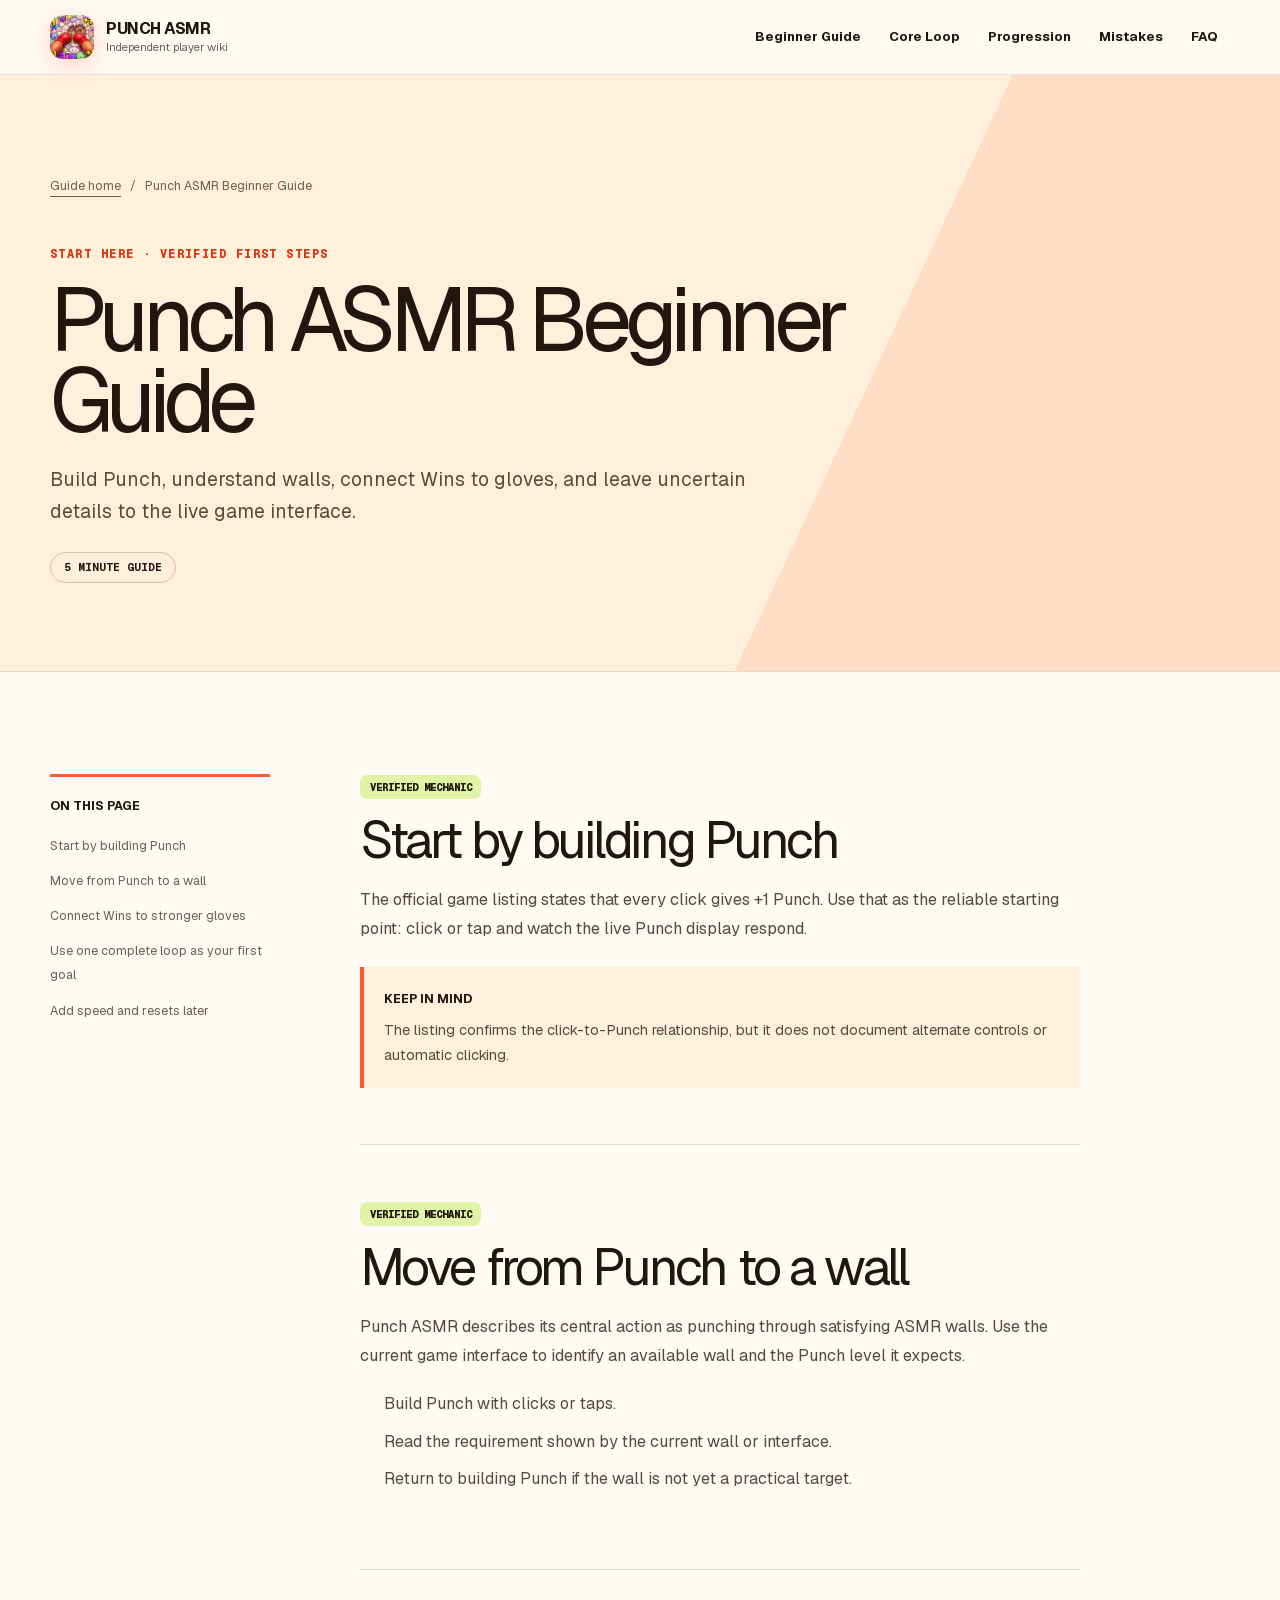
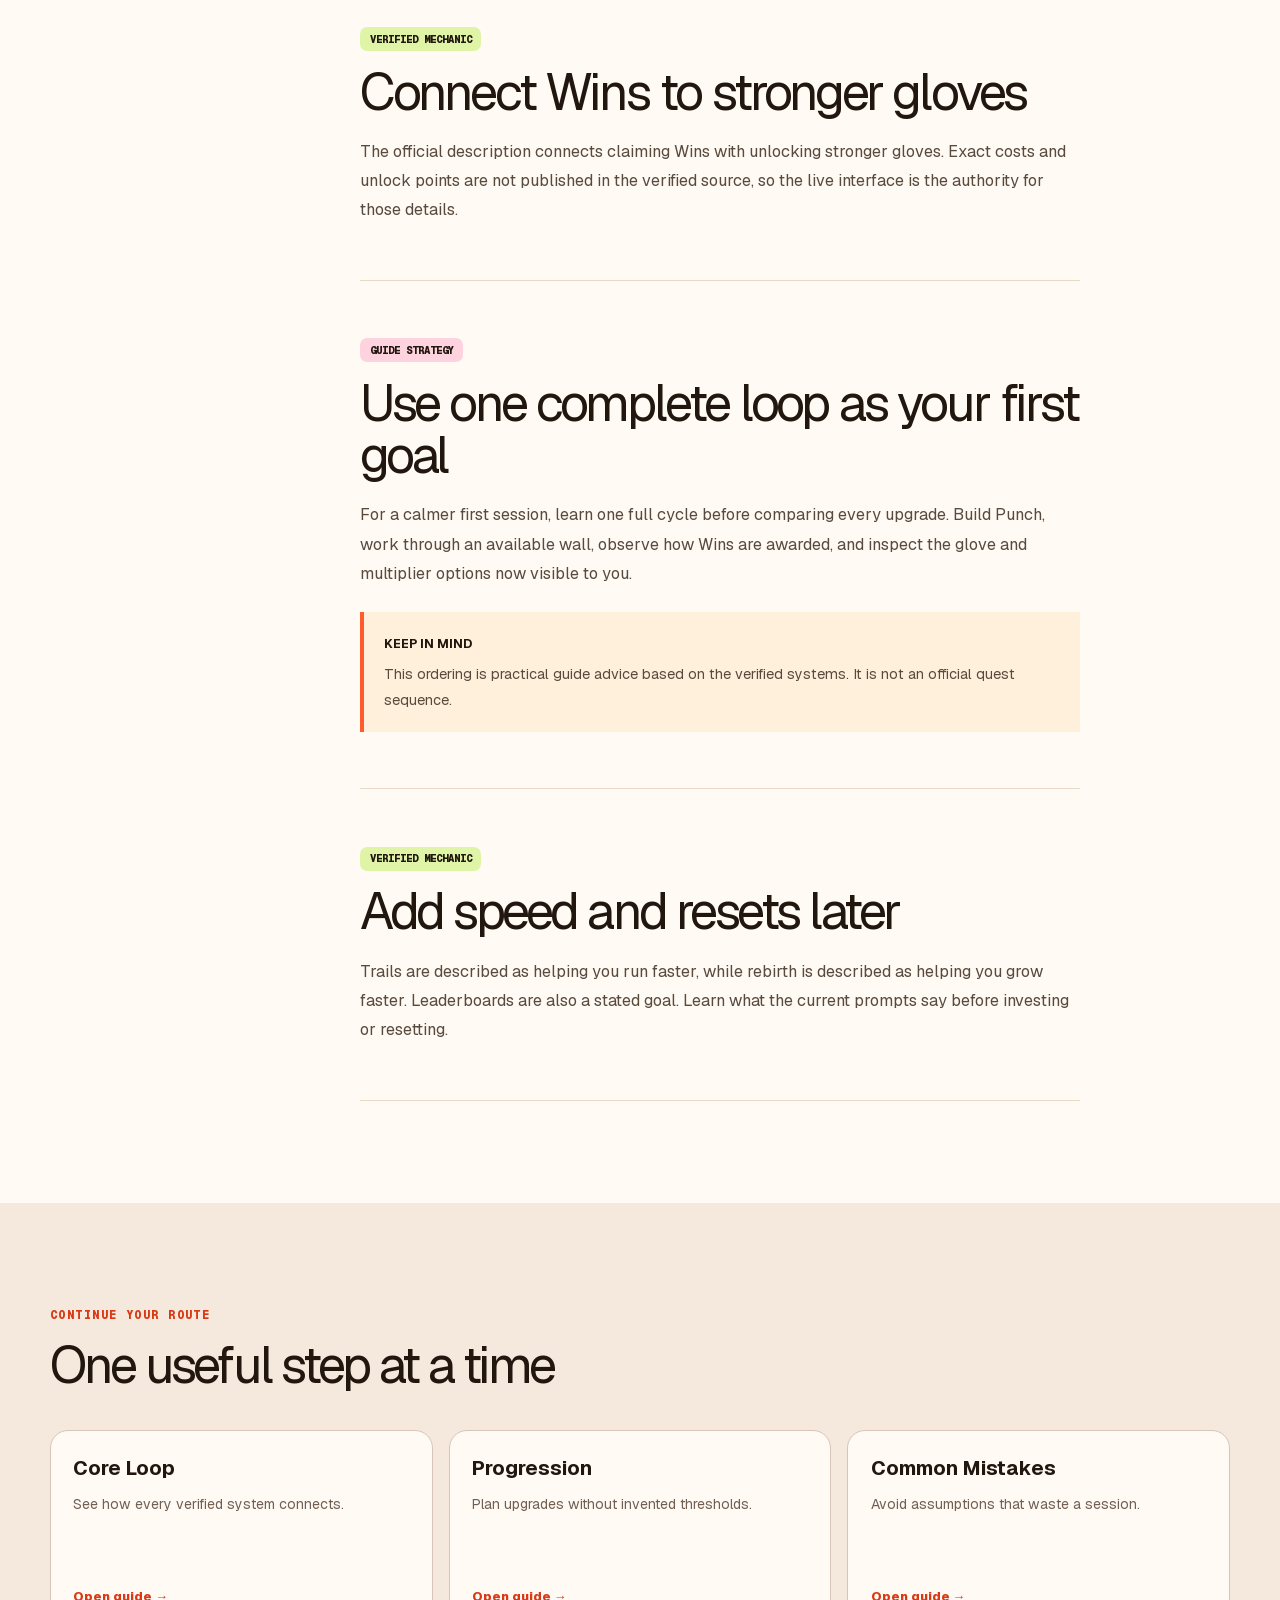
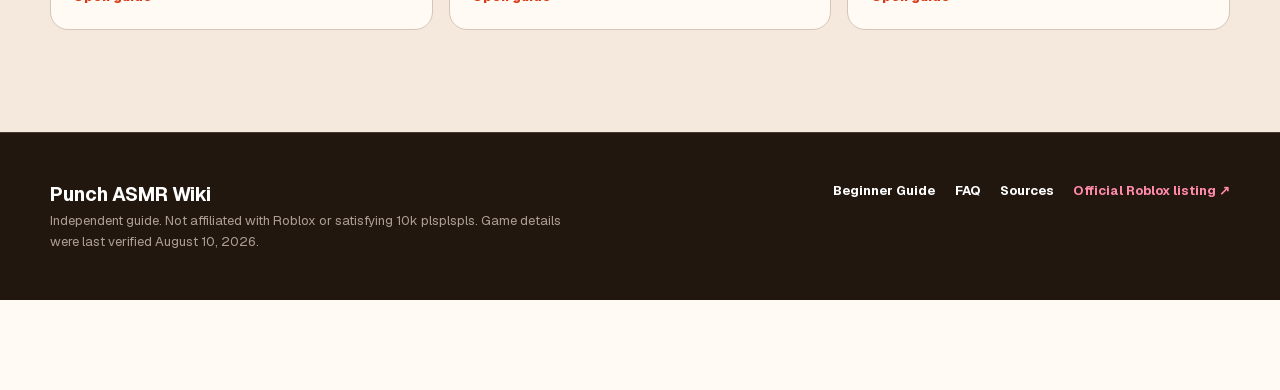
==== commit ac690697: "feat: add Adsterra placements" ====
--- a/beginner-guide.html
+++ b/beginner-guide.html
@@ -1 +1,4 @@
-<!DOCTYPE html><html lang="en"><head><meta charSet="utf-8"/><meta name="viewport" content="width=device-width, initial-scale=1"/><link rel="preload" href="/_next/static/media/797e433ab948586e-s.p.08e28id.o-okb.woff2" as="font" crossorigin="" type="font/woff2"/><link rel="preload" href="/_next/static/media/caa3a2e1cccd8315-s.p.09~u27dqhyhd6.woff2" as="font" crossorigin="" type="font/woff2"/><link rel="preload" as="image" href="/game/official-icon.png"/><link rel="stylesheet" href="/_next/static/chunks/13ftcr8fi25o6.css" data-precedence="next"/><link rel="preload" as="script" fetchPriority="low" href="/_next/static/chunks/17mva4r3w4ar9.js"/><script src="/_next/static/chunks/0cvhm5naa0fv3.js" async=""></script><script src="/_next/static/chunks/0o~gr3zy.zjpe.js" async=""></script><script src="/_next/static/chunks/02zrup2rkfnig.js" async=""></script><script src="/_next/static/chunks/turbopack-0a3gn5e~cv~ez.js" async=""></script><script src="/_next/static/chunks/0pgkwq_zces4f.js" async=""></script><script src="/_next/static/chunks/102oba10-8nfk.js" async=""></script><meta name="next-size-adjust" content=""/><meta name="theme-color" content="#ff5b2d"/><meta name="color-scheme" content="light"/><title>Punch ASMR Beginner Guide | Punch ASMR Wiki</title><meta name="description" content="A verified first-session route for building Punch, breaking walls, claiming Wins, and reading upgrades safely in Punch ASMR."/><meta name="application-name" content="Punch ASMR Wiki"/><link rel="manifest" href="/manifest.webmanifest"/><meta name="keywords" content="Punch ASMR,Punch ASMR wiki,Punch ASMR beginner guide,Punch ASMR progression,Punch ASMR Roblox"/><meta name="robots" content="index, follow"/><link rel="canonical" href="https://punchasmr.wiki/beginner-guide"/><meta property="og:title" content="Punch ASMR Beginner Guide"/><meta property="og:description" content="A verified first-session route for building Punch, breaking walls, claiming Wins, and reading upgrades safely in Punch ASMR."/><meta property="og:url" content="https://punchasmr.wiki/beginner-guide"/><meta property="og:site_name" content="Punch ASMR Wiki"/><meta property="og:image" content="https://punchasmr.wiki/og.png"/><meta property="og:image:width" content="1672"/><meta property="og:image:height" content="941"/><meta property="og:image:alt" content="Punch ASMR Beginner Guide"/><meta property="og:type" content="article"/><meta name="twitter:card" content="summary_large_image"/><meta name="twitter:title" content="Punch ASMR Beginner Guide"/><meta name="twitter:description" content="A verified first-session route for building Punch, breaking walls, claiming Wins, and reading upgrades safely in Punch ASMR."/><meta name="twitter:image" content="https://punchasmr.wiki/og.png"/><link rel="icon" href="/game/official-icon.png" type="image/png" sizes="512x512"/><link rel="apple-touch-icon" href="/game/official-icon.png" type="image/png" sizes="512x512"/><script src="/_next/static/chunks/03~yq9q893hmn.js" noModule=""></script></head><body class="geist_a71539c9-module__T19VSG__variable geist_mono_8d43a2aa-module__8Li5zG__variable"><div hidden=""><!--$--><!--/$--></div><a class="skip-link" href="#main-content">Skip to content</a><header class="site-header"><div class="nav-shell"><a class="brand" aria-label="Punch ASMR Wiki home" href="/"><img alt="" width="44" height="44" decoding="async" data-nimg="1" style="color:transparent" src="/game/official-icon.png"/><span><strong>PUNCH ASMR</strong><small>Independent player wiki</small></span></a><nav class="primary-nav" aria-label="Primary navigation"><a href="/beginner-guide">Beginner Guide</a><a href="/core-loop">Core Loop</a><a href="/progression">Progression</a><a href="/common-mistakes">Mistakes</a><a href="/faq">FAQ</a></nav></div></header><main id="main-content"><section class="guide-hero"><div class="content-shell"><nav class="breadcrumbs" aria-label="Breadcrumb"><a href="/">Guide home</a><span aria-hidden="true">/</span><span>Punch ASMR Beginner Guide</span></nav><p class="eyebrow">Start here · verified first steps</p><h1>Punch ASMR Beginner Guide</h1><p class="guide-deck">Build Punch, understand walls, connect Wins to gloves, and leave uncertain details to the live game interface.</p><span class="reading-time">5 minute guide</span></div></section><div class="article-layout content-shell"><aside class="toc" aria-label="On this page"><strong>On this page</strong><ol><li><a href="#first-punch">Start by building Punch</a></li><li><a href="#first-wall">Move from Punch to a wall</a></li><li><a href="#wins-and-gloves">Connect Wins to stronger gloves</a></li><li><a href="#first-session-plan">Use one complete loop as your first goal</a></li><li><a href="#what-next">Add speed and resets later</a></li></ol></aside><article class="guide-article"><section id="first-punch"><span class="evidence-tag evidence-verified-mechanic">Verified mechanic</span><h2>Start by building Punch</h2><p>The official game listing states that every click gives +1 Punch. Use that as the reliable starting point: click or tap and watch the live Punch display respond.</p><div class="field-note"><strong>Keep in mind</strong><p>The listing confirms the click-to-Punch relationship, but it does not document alternate controls or automatic clicking.</p></div></section><section id="first-wall"><span class="evidence-tag evidence-verified-mechanic">Verified mechanic</span><h2>Move from Punch to a wall</h2><p>Punch ASMR describes its central action as punching through satisfying ASMR walls. Use the current game interface to identify an available wall and the Punch level it expects.</p><ul class="field-list"><li>Build Punch with clicks or taps.</li><li>Read the requirement shown by the current wall or interface.</li><li>Return to building Punch if the wall is not yet a practical target.</li></ul></section><section id="wins-and-gloves"><span class="evidence-tag evidence-verified-mechanic">Verified mechanic</span><h2>Connect Wins to stronger gloves</h2><p>The official description connects claiming Wins with unlocking stronger gloves. Exact costs and unlock points are not published in the verified source, so the live interface is the authority for those details.</p></section><section id="first-session-plan"><span class="evidence-tag evidence-guide-strategy">Guide strategy</span><h2>Use one complete loop as your first goal</h2><p>For a calmer first session, learn one full cycle before comparing every upgrade. Build Punch, work through an available wall, observe how Wins are awarded, and inspect the glove and multiplier options now visible to you.</p><div class="field-note"><strong>Keep in mind</strong><p>This ordering is practical guide advice based on the verified systems. It is not an official quest sequence.</p></div></section><section id="what-next"><span class="evidence-tag evidence-verified-mechanic">Verified mechanic</span><h2>Add speed and resets later</h2><p>Trails are described as helping you run faster, while rebirth is described as helping you grow faster. Leaderboards are also a stated goal. Learn what the current prompts say before investing or resetting.</p></section></article></div><section class="keep-reading"><div class="content-shell"><p class="eyebrow">Continue your route</p><h2>One useful step at a time</h2><div class="related-grid"><a class="related-card" href="/core-loop"><strong>Core Loop</strong><span>See how every verified system connects.</span><em>Open guide →</em></a><a class="related-card" href="/progression"><strong>Progression</strong><span>Plan upgrades without invented thresholds.</span><em>Open guide →</em></a><a class="related-card" href="/common-mistakes"><strong>Common Mistakes</strong><span>Avoid assumptions that waste a session.</span><em>Open guide →</em></a></div></div></section><script type="application/ld+json">{"@context":"https://schema.org","@type":"Article","headline":"Punch ASMR Beginner Guide","description":"Build Punch, understand walls, connect Wins to gloves, and leave uncertain details to the live game interface.","url":"https://punchasmr.wiki/beginner-guide","dateModified":"2026-08-10","author":{"@type":"Organization","name":"Punch ASMR Wiki"}}</script><!--$--><!--/$--></main><footer class="site-footer"><div class="footer-grid"><div><strong>Punch ASMR Wiki</strong><p>Independent guide. Not affiliated with Roblox or <!-- -->satisfying 10k plsplspls<!-- -->. Game details were last verified <!-- -->August 10, 2026<!-- -->.</p></div><nav aria-label="Footer navigation"><a href="/beginner-guide">Beginner Guide</a><a href="/faq">FAQ</a><a href="/sources">Sources</a><a href="https://www.roblox.com/games/74080621118028/Punch-ASMR" rel="noreferrer">Official Roblox listing ↗</a></nav></div></footer><script type="application/ld+json">{"@context":"https://schema.org","@type":"WebSite","name":"Punch ASMR Wiki","url":"https://punchasmr.wiki","description":"An independent, source-aware beginner guide for Punch ASMR on Roblox.","isAccessibleForFree":true,"inLanguage":"en","about":{"@type":"VideoGame","name":"[🌍W2] Punch ASMR!","gamePlatform":"Roblox"}}</script><script src="/_next/static/chunks/17mva4r3w4ar9.js" id="_R_" async=""></script><script>(self.__next_f=self.__next_f||[]).push([0])</script><script>self.__next_f.push([1,"1:\"$Sreact.fragment\"\n2:I[33609,[\"/_next/static/chunks/0pgkwq_zces4f.js\",\"/_next/static/chunks/102oba10-8nfk.js\"],\"\"]\n3:I[85019,[\"/_next/static/chunks/0pgkwq_zces4f.js\",\"/_next/static/chunks/102oba10-8nfk.js\"],\"Image\"]\n4:I[17996,[\"/_next/static/chunks/0pgkwq_zces4f.js\",\"/_next/static/chunks/102oba10-8nfk.js\"],\"default\"]\n5:I[96351,[\"/_next/static/chunks/0pgkwq_zces4f.js\",\"/_next/static/chunks/102oba10-8nfk.js\"],\"default\"]\n11:I[43169,[\"/_next/static/chunks/0pgkwq_zces4f.js\",\"/_next/static/chunks/102oba10-8nfk.js\"],\"default\",1]\n:HL[\"/_next/static/chunks/13ftcr8fi25o6.css\",\"style\"]\n:HL[\"/_next/static/media/797e433ab948586e-s.p.08e28id.o-okb.woff2\",\"font\",{\"crossOrigin\":\"\",\"type\":\"font/woff2\"}]\n:HL[\"/_next/static/media/caa3a2e1cccd8315-s.p.09~u27dqhyhd6.woff2\",\"font\",{\"crossOrigin\":\"\",\"type\":\"font/woff2\"}]\n"])</script><script>self.__next_f.push([1,"0:{\"P\":null,\"c\":[\"\",\"beginner-guide\"],\"q\":\"\",\"i\":false,\"f\":[[[\"\",{\"children\":[\"beginner-guide\",{\"children\":[\"__PAGE__\",{}]}]},\"$undefined\",\"$undefined\",16],[[\"$\",\"$1\",\"c\",{\"children\":[[[\"$\",\"link\",\"0\",{\"rel\":\"stylesheet\",\"href\":\"/_next/static/chunks/13ftcr8fi25o6.css\",\"precedence\":\"next\",\"crossOrigin\":\"$undefined\",\"nonce\":\"$undefined\"}],[\"$\",\"script\",\"script-0\",{\"src\":\"/_next/static/chunks/0pgkwq_zces4f.js\",\"async\":true,\"nonce\":\"$undefined\"}],[\"$\",\"script\",\"script-1\",{\"src\":\"/_next/static/chunks/102oba10-8nfk.js\",\"async\":true,\"nonce\":\"$undefined\"}]],[\"$\",\"html\",null,{\"lang\":\"en\",\"children\":[\"$\",\"body\",null,{\"className\":\"geist_a71539c9-module__T19VSG__variable geist_mono_8d43a2aa-module__8Li5zG__variable\",\"children\":[[\"$\",\"a\",null,{\"className\":\"skip-link\",\"href\":\"#main-content\",\"children\":\"Skip to content\"}],[\"$\",\"header\",null,{\"className\":\"site-header\",\"children\":[\"$\",\"div\",null,{\"className\":\"nav-shell\",\"children\":[[\"$\",\"$L2\",null,{\"className\":\"brand\",\"href\":\"/\",\"aria-label\":\"Punch ASMR Wiki home\",\"children\":[[\"$\",\"$L3\",null,{\"src\":\"/game/official-icon.png\",\"alt\":\"\",\"width\":44,\"height\":44,\"priority\":true}],[\"$\",\"span\",null,{\"children\":[[\"$\",\"strong\",null,{\"children\":\"PUNCH ASMR\"}],[\"$\",\"small\",null,{\"children\":\"Independent player wiki\"}]]}]]}],[\"$\",\"nav\",null,{\"className\":\"primary-nav\",\"aria-label\":\"Primary navigation\",\"children\":[[\"$\",\"$L2\",\"/beginner-guide\",{\"href\":\"/beginner-guide\",\"children\":\"Beginner Guide\"}],[\"$\",\"$L2\",\"/core-loop\",{\"href\":\"/core-loop\",\"children\":\"Core Loop\"}],[\"$\",\"$L2\",\"/progression\",{\"href\":\"/progression\",\"children\":\"Progression\"}],[\"$\",\"$L2\",\"/common-mistakes\",{\"href\":\"/common-mistakes\",\"children\":\"Mistakes\"}],[\"$\",\"$L2\",\"/faq\",{\"href\":\"/faq\",\"children\":\"FAQ\"}]]}]]}]}],[\"$\",\"main\",null,{\"id\":\"main-content\",\"children\":[\"$\",\"$L4\",null,{\"parallelRouterKey\":\"children\",\"error\":\"$undefined\",\"errorStyles\":\"$undefined\",\"errorScripts\":\"$undefined\",\"template\":[\"$\",\"$L5\",null,{}],\"templateStyles\":\"$undefined\",\"templateScripts\":\"$undefined\",\"notFound\":[[[\"$\",\"title\",null,{\"children\":\"404: This page could not be found.\"}],[\"$\",\"div\",null,{\"style\":{\"fontFamily\":\"system-ui,\\\"Segoe UI\\\",Roboto,Helvetica,Arial,sans-serif,\\\"Apple Color Emoji\\\",\\\"Segoe UI Emoji\\\"\",\"height\":\"100vh\",\"textAlign\":\"center\",\"display\":\"flex\",\"flexDirection\":\"column\",\"alignItems\":\"center\",\"justifyContent\":\"center\"},\"children\":[\"$\",\"div\",null,{\"children\":[[\"$\",\"style\",null,{\"dangerouslySetInnerHTML\":{\"__html\":\"body{color:#000;background:#fff;margin:0}.next-error-h1{border-right:1px solid rgba(0,0,0,.3)}@media (prefers-color-scheme:dark){body{color:#fff;background:#000}.next-error-h1{border-right:1px solid rgba(255,255,255,.3)}}\"}}],[\"$\",\"h1\",null,{\"className\":\"next-error-h1\",\"style\":{\"display\":\"inline-block\",\"margin\":\"0 20px 0 0\",\"padding\":\"0 23px 0 0\",\"fontSize\":24,\"fontWeight\":500,\"verticalAlign\":\"top\",\"lineHeight\":\"49px\"},\"children\":404}],[\"$\",\"div\",null,{\"style\":{\"display\":\"inline-block\"},\"children\":[\"$\",\"h2\",null,{\"style\":{\"fontSize\":14,\"fontWeight\":400,\"lineHeight\":\"49px\",\"margin\":0},\"children\":\"This page could not be found.\"}]}]]}]}]],[]],\"forbidden\":\"$undefined\",\"unauthorized\":\"$undefined\"}]}],[\"$\",\"footer\",null,{\"className\":\"site-footer\",\"children\":[\"$\",\"div\",null,{\"className\":\"footer-grid\",\"children\":[[\"$\",\"div\",null,{\"children\":[[\"$\",\"strong\",null,{\"children\":\"Punch ASMR Wiki\"}],[\"$\",\"p\",null,{\"children\":[\"Independent guide. Not affiliated with Roblox or \",\"satisfying 10k plsplspls\",\". Game details were last verified \",\"August 10, 2026\",\".\"]}]]}],[\"$\",\"nav\",null,{\"aria-label\":\"Footer navigation\",\"children\":[[\"$\",\"$L2\",null,{\"href\":\"/beginner-guide\",\"children\":\"Beginner Guide\"}],[\"$\",\"$L2\",null,{\"href\":\"/faq\",\"children\":\"FAQ\"}],[\"$\",\"$L2\",null,{\"href\":\"/sources\",\"children\":\"Sources\"}],[\"$\",\"a\",null,{\"href\":\"https://www.roblox.com/games/74080621118028/Punch-ASMR\",\"rel\":\"noreferrer\",\"children\":\"Official Roblox listing ↗\"}]]}]]}]}],[\"$\",\"script\",null,{\"type\":\"application/ld+json\",\"dangerouslySetInnerHTML\":{\"__html\":\"{\\\"@context\\\":\\\"https://schema.org\\\",\\\"@type\\\":\\\"WebSite\\\",\\\"name\\\":\\\"Punch ASMR Wiki\\\",\\\"url\\\":\\\"https://punchasmr.wiki\\\",\\\"description\\\":\\\"An independent, source-aware beginner guide for Punch ASMR on Roblox.\\\",\\\"isAccessibleForFree\\\":true,\\\"inLanguage\\\":\\\"en\\\",\\\"about\\\":{\\\"@type\\\":\\\"VideoGame\\\",\\\"name\\\":\\\"[🌍W2] Punch ASMR!\\\",\\\"gamePlatform\\\":\\\"Roblox\\\"}}\"}}]]}]}]]}],{\"children\":[[\"$\",\"$1\",\"c\",{\"children\":[null,[\"$\",\"$L4\",null,{\"parallelRouterKey\":\"children\",\"error\":\"$undefined\",\"errorStyles\":\"$undefined\",\"errorScripts\":\"$undefined\",\"template\":[\"$\",\"$L5\",null,{}],\"templateStyles\":\"$undefined\",\"templateScripts\":\"$undefined\",\"notFound\":\"$undefined\",\"forbidden\":\"$undefined\",\"unauthorized\":\"$undefined\"}]]}],{\"children\":[[\"$\",\"$1\",\"c\",{\"children\":[[[\"$\",\"section\",null,{\"className\":\"guide-hero\",\"children\":[\"$\",\"div\",null,{\"className\":\"content-shell\",\"children\":[\"$L6\",\"$L7\",\"$L8\",\"$L9\",\"$La\"]}]}],\"$Lb\",\"$Lc\",\"$Ld\"],null,\"$Le\"]}],{},null,false,null]},null,false,\"$@f\"]},null,false,null],\"$L10\",false]],\"m\":\"$undefined\",\"G\":[\"$11\",[\"$L12\"]],\"S\":true,\"h\":null,\"s\":\"$undefined\",\"l\":\"$undefined\",\"p\":\"$undefined\",\"d\":\"$undefined\",\"b\":\"_FrqckNk8WWtGq6V1yho2\"}\n"])</script><script>self.__next_f.push([1,"15:I[79126,[\"/_next/static/chunks/0pgkwq_zces4f.js\",\"/_next/static/chunks/102oba10-8nfk.js\"],\"OutletBoundary\"]\n16:\"$Sreact.suspense\"\n19:I[79126,[\"/_next/static/chunks/0pgkwq_zces4f.js\",\"/_next/static/chunks/102oba10-8nfk.js\"],\"ViewportBoundary\"]\n1b:I[79126,[\"/_next/static/chunks/0pgkwq_zces4f.js\",\"/_next/static/chunks/102oba10-8nfk.js\"],\"MetadataBoundary\"]\n6:[\"$\",\"nav\",null,{\"className\":\"breadcrumbs\",\"aria-label\":\"Breadcrumb\",\"children\":[[\"$\",\"$L2\",null,{\"href\":\"/\",\"children\":\"Guide home\"}],[\"$\",\"span\",null,{\"aria-hidden\":\"true\",\"children\":\"/\"}],[\"$\",\"span\",null,{\"children\":\"Punch ASMR Beginner Guide\"}]]}]\n7:[\"$\",\"p\",null,{\"className\":\"eyebrow\",\"children\":\"Start here · verified first steps\"}]\n8:[\"$\",\"h1\",null,{\"children\":\"Punch ASMR Beginner Guide\"}]\n9:[\"$\",\"p\",null,{\"className\":\"guide-deck\",\"children\":\"Build Punch, understand walls, connect Wins to gloves, and leave uncertain details to the live game interface.\"}]\na:[\"$\",\"span\",null,{\"className\":\"reading-time\",\"children\":\"5 minute guide\"}]\n"])</script><script>self.__next_f.push([1,"b:[\"$\",\"div\",null,{\"className\":\"article-layout content-shell\",\"children\":[[\"$\",\"aside\",null,{\"className\":\"toc\",\"aria-label\":\"On this page\",\"children\":[[\"$\",\"strong\",null,{\"children\":\"On this page\"}],[\"$\",\"ol\",null,{\"children\":[[\"$\",\"li\",\"first-punch\",{\"children\":[\"$\",\"a\",null,{\"href\":\"#first-punch\",\"children\":\"Start by building Punch\"}]}],[\"$\",\"li\",\"first-wall\",{\"children\":[\"$\",\"a\",null,{\"href\":\"#first-wall\",\"children\":\"Move from Punch to a wall\"}]}],[\"$\",\"li\",\"wins-and-gloves\",{\"children\":[\"$\",\"a\",null,{\"href\":\"#wins-and-gloves\",\"children\":\"Connect Wins to stronger gloves\"}]}],[\"$\",\"li\",\"first-session-plan\",{\"children\":[\"$\",\"a\",null,{\"href\":\"#first-session-plan\",\"children\":\"Use one complete loop as your first goal\"}]}],[\"$\",\"li\",\"what-next\",{\"children\":[\"$\",\"a\",null,{\"href\":\"#what-next\",\"children\":\"Add speed and resets later\"}]}]]}]]}],[\"$\",\"article\",null,{\"className\":\"guide-article\",\"children\":[[\"$\",\"section\",\"first-punch\",{\"id\":\"first-punch\",\"children\":[[\"$\",\"span\",null,{\"className\":\"evidence-tag evidence-verified-mechanic\",\"children\":\"Verified mechanic\"}],[\"$\",\"h2\",null,{\"children\":\"Start by building Punch\"}],[[\"$\",\"p\",\"The official game listing states that every click gives +1 Punch. Use that as the reliable starting point: click or tap and watch the live Punch display respond.\",{\"children\":\"The official game listing states that every click gives +1 Punch. Use that as the reliable starting point: click or tap and watch the live Punch display respond.\"}]],\"$undefined\",[\"$\",\"div\",null,{\"className\":\"field-note\",\"children\":[[\"$\",\"strong\",null,{\"children\":\"Keep in mind\"}],[\"$\",\"p\",null,{\"children\":\"The listing confirms the click-to-Punch relationship, but it does not document alternate controls or automatic clicking.\"}]]}]]}],[\"$\",\"section\",\"first-wall\",{\"id\":\"first-wall\",\"children\":[[\"$\",\"span\",null,{\"className\":\"evidence-tag evidence-verified-mechanic\",\"children\":\"Verified mechanic\"}],[\"$\",\"h2\",null,{\"children\":\"Move from Punch to a wall\"}],[[\"$\",\"p\",\"Punch ASMR describes its central action as punching through satisfying ASMR walls. Use the current game interface to identify an available wall and the Punch level it expects.\",{\"children\":\"Punch ASMR describes its central action as punching through satisfying ASMR walls. Use the current game interface to identify an available wall and the Punch level it expects.\"}]],[\"$\",\"ul\",null,{\"className\":\"field-list\",\"children\":[[\"$\",\"li\",\"Build Punch with clicks or taps.\",{\"children\":\"Build Punch with clicks or taps.\"}],[\"$\",\"li\",\"Read the requirement shown by the current wall or interface.\",{\"children\":\"Read the requirement shown by the current wall or interface.\"}],[\"$\",\"li\",\"Return to building Punch if the wall is not yet a practical target.\",{\"children\":\"Return to building Punch if the wall is not yet a practical target.\"}]]}],\"$undefined\"]}],[\"$\",\"section\",\"wins-and-gloves\",{\"id\":\"wins-and-gloves\",\"children\":[[\"$\",\"span\",null,{\"className\":\"evidence-tag evidence-verified-mechanic\",\"children\":\"Verified mechanic\"}],[\"$\",\"h2\",null,{\"children\":\"Connect Wins to stronger gloves\"}],[[\"$\",\"p\",\"The official description connects claiming Wins with unlocking stronger gloves. Exact costs and unlock points are not published in the verified source, so the live interface is the authority for those details.\",{\"children\":\"The official description connects claiming Wins with unlocking stronger gloves. Exact costs and unlock points are not published in the verified source, so the live interface is the authority for those details.\"}]],\"$undefined\",\"$undefined\"]}],[\"$\",\"section\",\"first-session-plan\",{\"id\":\"first-session-plan\",\"children\":[[\"$\",\"span\",null,{\"className\":\"evidence-tag evidence-guide-strategy\",\"children\":\"Guide strategy\"}],[\"$\",\"h2\",null,{\"children\":\"Use one complete loop as your first goal\"}],[[\"$\",\"p\",\"For a calmer first session, learn one full cycle before comparing every upgrade. Build Punch, work through an available wall, observe how Wins are awarded, and inspect the glove and multiplier options now visible to you.\",{\"children\":\"For a calmer first session, learn one full cycle before comparing every upgrade. Build Punch, work through an available wall, observe how Wins are awarded, and inspect the glove and multiplier options now visible to you.\"}]],\"$undefined\",\"$L13\"]}],\"$L14\"]}]]}]\n"])</script><script>self.__next_f.push([1,"c:[\"$\",\"section\",null,{\"className\":\"keep-reading\",\"children\":[\"$\",\"div\",null,{\"className\":\"content-shell\",\"children\":[[\"$\",\"p\",null,{\"className\":\"eyebrow\",\"children\":\"Continue your route\"}],[\"$\",\"h2\",null,{\"children\":\"One useful step at a time\"}],[\"$\",\"div\",null,{\"className\":\"related-grid\",\"children\":[[\"$\",\"$L2\",\"/core-loop\",{\"href\":\"/core-loop\",\"className\":\"related-card\",\"children\":[[\"$\",\"strong\",null,{\"children\":\"Core Loop\"}],[\"$\",\"span\",null,{\"children\":\"See how every verified system connects.\"}],[\"$\",\"em\",null,{\"children\":\"Open guide →\"}]]}],[\"$\",\"$L2\",\"/progression\",{\"href\":\"/progression\",\"className\":\"related-card\",\"children\":[[\"$\",\"strong\",null,{\"children\":\"Progression\"}],[\"$\",\"span\",null,{\"children\":\"Plan upgrades without invented thresholds.\"}],[\"$\",\"em\",null,{\"children\":\"Open guide →\"}]]}],[\"$\",\"$L2\",\"/common-mistakes\",{\"href\":\"/common-mistakes\",\"className\":\"related-card\",\"children\":[[\"$\",\"strong\",null,{\"children\":\"Common Mistakes\"}],[\"$\",\"span\",null,{\"children\":\"Avoid assumptions that waste a session.\"}],[\"$\",\"em\",null,{\"children\":\"Open guide →\"}]]}]]}]]}]}]\nd:[\"$\",\"script\",null,{\"type\":\"application/ld+json\",\"dangerouslySetInnerHTML\":{\"__html\":\"{\\\"@context\\\":\\\"https://schema.org\\\",\\\"@type\\\":\\\"Article\\\",\\\"headline\\\":\\\"Punch ASMR Beginner Guide\\\",\\\"description\\\":\\\"Build Punch, understand walls, connect Wins to gloves, and leave uncertain details to the live game interface.\\\",\\\"url\\\":\\\"https://punchasmr.wiki/beginner-guide\\\",\\\"dateModified\\\":\\\"2026-08-10\\\",\\\"author\\\":{\\\"@type\\\":\\\"Organization\\\",\\\"name\\\":\\\"Punch ASMR Wiki\\\"}}\"}}]\ne:[\"$\",\"$L15\",null,{\"children\":[\"$\",\"$16\",null,{\"name\":\"Next.MetadataOutlet\",\"children\":\"$@17\"}]}]\n18:[]\nf:\"$W18\"\n10:[\"$\",\"$1\",\"h\",{\"children\":[null,[\"$\",\"$L19\",null,{\"children\":\"$L1a\"}],[\"$\",\"div\",null,{\"hidden\":true,\"children\":[\"$\",\"$L1b\",null,{\"children\":[\"$\",\"$16\",null,{\"name\":\"Next.Metadata\",\"children\":\"$L1c\"}]}]}],[\"$\",\"meta\",null,{\"name\":\"next-size-adjust\",\"content\":\"\"}]]}]\n12:[\"$\",\"link\",\"0\",{\"rel\":\"stylesheet\",\"href\":\"/_next/static/chunks/13ftcr8fi25o6.css\",\"precedence\":\"next\",\"crossOrigin\":\"$undefined\",\"nonce\":\"$undefined\"}]\n"])</script><script>self.__next_f.push([1,"13:[\"$\",\"div\",null,{\"className\":\"field-note\",\"children\":[[\"$\",\"strong\",null,{\"children\":\"Keep in mind\"}],[\"$\",\"p\",null,{\"children\":\"This ordering is practical guide advice based on the verified systems. It is not an official quest sequence.\"}]]}]\n14:[\"$\",\"section\",\"what-next\",{\"id\":\"what-next\",\"children\":[[\"$\",\"span\",null,{\"className\":\"evidence-tag evidence-verified-mechanic\",\"children\":\"Verified mechanic\"}],[\"$\",\"h2\",null,{\"children\":\"Add speed and resets later\"}],[[\"$\",\"p\",\"Trails are described as helping you run faster, while rebirth is described as helping you grow faster. Leaderboards are also a stated goal. Learn what the current prompts say before investing or resetting.\",{\"children\":\"Trails are described as helping you run faster, while rebirth is described as helping you grow faster. Leaderboards are also a stated goal. Learn what the current prompts say before investing or resetting.\"}]],\"$undefined\",\"$undefined\"]}]\n"])</script><script>self.__next_f.push([1,"1a:[[\"$\",\"meta\",\"0\",{\"charSet\":\"utf-8\"}],[\"$\",\"meta\",\"1\",{\"name\":\"viewport\",\"content\":\"width=device-width, initial-scale=1\"}],[\"$\",\"meta\",\"2\",{\"name\":\"theme-color\",\"content\":\"#ff5b2d\"}],[\"$\",\"meta\",\"3\",{\"name\":\"color-scheme\",\"content\":\"light\"}]]\n"])</script><script>self.__next_f.push([1,"1d:I[41398,[\"/_next/static/chunks/0pgkwq_zces4f.js\",\"/_next/static/chunks/102oba10-8nfk.js\"],\"IconMark\"]\n17:null\n"])</script><script>self.__next_f.push([1,"1c:[[\"$\",\"title\",\"0\",{\"children\":\"Punch ASMR Beginner Guide | Punch ASMR Wiki\"}],[\"$\",\"meta\",\"1\",{\"name\":\"description\",\"content\":\"A verified first-session route for building Punch, breaking walls, claiming Wins, and reading upgrades safely in Punch ASMR.\"}],[\"$\",\"meta\",\"2\",{\"name\":\"application-name\",\"content\":\"Punch ASMR Wiki\"}],[\"$\",\"link\",\"3\",{\"rel\":\"manifest\",\"href\":\"/manifest.webmanifest\",\"crossOrigin\":\"$undefined\"}],[\"$\",\"meta\",\"4\",{\"name\":\"keywords\",\"content\":\"Punch ASMR,Punch ASMR wiki,Punch ASMR beginner guide,Punch ASMR progression,Punch ASMR Roblox\"}],[\"$\",\"meta\",\"5\",{\"name\":\"robots\",\"content\":\"index, follow\"}],[\"$\",\"link\",\"6\",{\"rel\":\"canonical\",\"href\":\"https://punchasmr.wiki/beginner-guide\"}],[\"$\",\"meta\",\"7\",{\"property\":\"og:title\",\"content\":\"Punch ASMR Beginner Guide\"}],[\"$\",\"meta\",\"8\",{\"property\":\"og:description\",\"content\":\"A verified first-session route for building Punch, breaking walls, claiming Wins, and reading upgrades safely in Punch ASMR.\"}],[\"$\",\"meta\",\"9\",{\"property\":\"og:url\",\"content\":\"https://punchasmr.wiki/beginner-guide\"}],[\"$\",\"meta\",\"10\",{\"property\":\"og:site_name\",\"content\":\"Punch ASMR Wiki\"}],[\"$\",\"meta\",\"11\",{\"property\":\"og:image\",\"content\":\"https://punchasmr.wiki/og.png\"}],[\"$\",\"meta\",\"12\",{\"property\":\"og:image:width\",\"content\":\"1672\"}],[\"$\",\"meta\",\"13\",{\"property\":\"og:image:height\",\"content\":\"941\"}],[\"$\",\"meta\",\"14\",{\"property\":\"og:image:alt\",\"content\":\"Punch ASMR Beginner Guide\"}],[\"$\",\"meta\",\"15\",{\"property\":\"og:type\",\"content\":\"article\"}],[\"$\",\"meta\",\"16\",{\"name\":\"twitter:card\",\"content\":\"summary_large_image\"}],[\"$\",\"meta\",\"17\",{\"name\":\"twitter:title\",\"content\":\"Punch ASMR Beginner Guide\"}],[\"$\",\"meta\",\"18\",{\"name\":\"twitter:description\",\"content\":\"A verified first-session route for building Punch, breaking walls, claiming Wins, and reading upgrades safely in Punch ASMR.\"}],[\"$\",\"meta\",\"19\",{\"name\":\"twitter:image\",\"content\":\"https://punchasmr.wiki/og.png\"}],[\"$\",\"link\",\"20\",{\"rel\":\"icon\",\"href\":\"/game/official-icon.png\",\"type\":\"image/png\",\"sizes\":\"512x512\"}],[\"$\",\"link\",\"21\",{\"rel\":\"apple-touch-icon\",\"href\":\"/game/official-icon.png\",\"type\":\"image/png\",\"sizes\":\"512x512\"}],[\"$\",\"$L1d\",\"22\",{}]]\n"])</script></body></html>+<!DOCTYPE html><html lang="en"><head><meta charSet="utf-8"/><meta name="viewport" content="width=device-width, initial-scale=1"/><link rel="preload" href="/_next/static/media/797e433ab948586e-s.p.08e28id.o-okb.woff2" as="font" crossorigin="" type="font/woff2"/><link rel="preload" href="/_next/static/media/caa3a2e1cccd8315-s.p.09~u27dqhyhd6.woff2" as="font" crossorigin="" type="font/woff2"/><link rel="preload" as="image" href="/game/official-icon.png"/><link rel="stylesheet" href="/_next/static/chunks/13ftcr8fi25o6.css" data-precedence="next"/><link rel="preload" as="script" fetchPriority="low" href="/_next/static/chunks/17mva4r3w4ar9.js"/><script src="/_next/static/chunks/0cvhm5naa0fv3.js" async=""></script><script src="/_next/static/chunks/0o~gr3zy.zjpe.js" async=""></script><script src="/_next/static/chunks/02zrup2rkfnig.js" async=""></script><script src="/_next/static/chunks/turbopack-0a3gn5e~cv~ez.js" async=""></script><script src="/_next/static/chunks/0pgkwq_zces4f.js" async=""></script><script src="/_next/static/chunks/102oba10-8nfk.js" async=""></script><meta name="next-size-adjust" content=""/><meta name="theme-color" content="#ff5b2d"/><meta name="color-scheme" content="light"/><title>Punch ASMR Beginner Guide | Punch ASMR Wiki</title><meta name="description" content="A verified first-session route for building Punch, breaking walls, claiming Wins, and reading upgrades safely in Punch ASMR."/><meta name="application-name" content="Punch ASMR Wiki"/><link rel="manifest" href="/manifest.webmanifest"/><meta name="keywords" content="Punch ASMR,Punch ASMR wiki,Punch ASMR beginner guide,Punch ASMR progression,Punch ASMR Roblox"/><meta name="robots" content="index, follow"/><link rel="canonical" href="https://punchasmr.wiki/beginner-guide"/><meta property="og:title" content="Punch ASMR Beginner Guide"/><meta property="og:description" content="A verified first-session route for building Punch, breaking walls, claiming Wins, and reading upgrades safely in Punch ASMR."/><meta property="og:url" content="https://punchasmr.wiki/beginner-guide"/><meta property="og:site_name" content="Punch ASMR Wiki"/><meta property="og:image" content="https://punchasmr.wiki/og.png"/><meta property="og:image:width" content="1672"/><meta property="og:image:height" content="941"/><meta property="og:image:alt" content="Punch ASMR Beginner Guide"/><meta property="og:type" content="article"/><meta name="twitter:card" content="summary_large_image"/><meta name="twitter:title" content="Punch ASMR Beginner Guide"/><meta name="twitter:description" content="A verified first-session route for building Punch, breaking walls, claiming Wins, and reading upgrades safely in Punch ASMR."/><meta name="twitter:image" content="https://punchasmr.wiki/og.png"/><link rel="icon" href="/game/official-icon.png" type="image/png" sizes="512x512"/><link rel="apple-touch-icon" href="/game/official-icon.png" type="image/png" sizes="512x512"/><script src="/_next/static/chunks/03~yq9q893hmn.js" noModule=""></script></head><body class="geist_a71539c9-module__T19VSG__variable geist_mono_8d43a2aa-module__8Li5zG__variable"><div hidden=""><!--$--><!--/$--></div><a class="skip-link" href="#main-content">Skip to content</a><header class="site-header"><div class="nav-shell"><a class="brand" aria-label="Punch ASMR Wiki home" href="/"><img alt="" width="44" height="44" decoding="async" data-nimg="1" style="color:transparent" src="/game/official-icon.png"/><span><strong>PUNCH ASMR</strong><small>Independent player wiki</small></span></a><nav class="primary-nav" aria-label="Primary navigation"><a href="/beginner-guide">Beginner Guide</a><a href="/core-loop">Core Loop</a><a href="/progression">Progression</a><a href="/common-mistakes">Mistakes</a><a href="/faq">FAQ</a></nav></div></header><main id="main-content"><section class="guide-hero"><div class="content-shell"><nav class="breadcrumbs" aria-label="Breadcrumb"><a href="/">Guide home</a><span aria-hidden="true">/</span><span>Punch ASMR Beginner Guide</span></nav><p class="eyebrow">Start here · verified first steps</p><h1>Punch ASMR Beginner Guide</h1><p class="guide-deck">Build Punch, understand walls, connect Wins to gloves, and leave uncertain details to the live game interface.</p><span class="reading-time">5 minute guide</span></div></section><div class="article-layout content-shell"><aside class="toc" aria-label="On this page"><strong>On this page</strong><ol><li><a href="#first-punch">Start by building Punch</a></li><li><a href="#first-wall">Move from Punch to a wall</a></li><li><a href="#wins-and-gloves">Connect Wins to stronger gloves</a></li><li><a href="#first-session-plan">Use one complete loop as your first goal</a></li><li><a href="#what-next">Add speed and resets later</a></li></ol></aside><article class="guide-article"><section id="first-punch"><span class="evidence-tag evidence-verified-mechanic">Verified mechanic</span><h2>Start by building Punch</h2><p>The official game listing states that every click gives +1 Punch. Use that as the reliable starting point: click or tap and watch the live Punch display respond.</p><div class="field-note"><strong>Keep in mind</strong><p>The listing confirms the click-to-Punch relationship, but it does not document alternate controls or automatic clicking.</p></div></section><section id="first-wall"><span class="evidence-tag evidence-verified-mechanic">Verified mechanic</span><h2>Move from Punch to a wall</h2><p>Punch ASMR describes its central action as punching through satisfying ASMR walls. Use the current game interface to identify an available wall and the Punch level it expects.</p><ul class="field-list"><li>Build Punch with clicks or taps.</li><li>Read the requirement shown by the current wall or interface.</li><li>Return to building Punch if the wall is not yet a practical target.</li></ul></section><section id="wins-and-gloves"><span class="evidence-tag evidence-verified-mechanic">Verified mechanic</span><h2>Connect Wins to stronger gloves</h2><p>The official description connects claiming Wins with unlocking stronger gloves. Exact costs and unlock points are not published in the verified source, so the live interface is the authority for those details.</p></section><section id="first-session-plan"><span class="evidence-tag evidence-guide-strategy">Guide strategy</span><h2>Use one complete loop as your first goal</h2><p>For a calmer first session, learn one full cycle before comparing every upgrade. Build Punch, work through an available wall, observe how Wins are awarded, and inspect the glove and multiplier options now visible to you.</p><div class="field-note"><strong>Keep in mind</strong><p>This ordering is practical guide advice based on the verified systems. It is not an official quest sequence.</p></div></section><section id="what-next"><span class="evidence-tag evidence-verified-mechanic">Verified mechanic</span><h2>Add speed and resets later</h2><p>Trails are described as helping you run faster, while rebirth is described as helping you grow faster. Leaderboards are also a stated goal. Learn what the current prompts say before investing or resetting.</p></section></article></div><section class="keep-reading"><div class="content-shell"><p class="eyebrow">Continue your route</p><h2>One useful step at a time</h2><div class="related-grid"><a class="related-card" href="/core-loop"><strong>Core Loop</strong><span>See how every verified system connects.</span><em>Open guide →</em></a><a class="related-card" href="/progression"><strong>Progression</strong><span>Plan upgrades without invented thresholds.</span><em>Open guide →</em></a><a class="related-card" href="/common-mistakes"><strong>Common Mistakes</strong><span>Avoid assumptions that waste a session.</span><em>Open guide →</em></a></div></div></section><script type="application/ld+json">{"@context":"https://schema.org","@type":"Article","headline":"Punch ASMR Beginner Guide","description":"Build Punch, understand walls, connect Wins to gloves, and leave uncertain details to the live game interface.","url":"https://punchasmr.wiki/beginner-guide","dateModified":"2026-08-10","author":{"@type":"Organization","name":"Punch ASMR Wiki"}}</script><!--$--><!--/$--></main><footer class="site-footer"><div class="footer-grid"><div><strong>Punch ASMR Wiki</strong><p>Independent guide. Not affiliated with Roblox or <!-- -->satisfying 10k plsplspls<!-- -->. Game details were last verified <!-- -->August 10, 2026<!-- -->.</p></div><nav aria-label="Footer navigation"><a href="/beginner-guide">Beginner Guide</a><a href="/faq">FAQ</a><a href="/sources">Sources</a><a href="https://www.roblox.com/games/74080621118028/Punch-ASMR" rel="noreferrer">Official Roblox listing ↗</a></nav></div></footer><script type="application/ld+json">{"@context":"https://schema.org","@type":"WebSite","name":"Punch ASMR Wiki","url":"https://punchasmr.wiki","description":"An independent, source-aware beginner guide for Punch ASMR on Roblox.","isAccessibleForFree":true,"inLanguage":"en","about":{"@type":"VideoGame","name":"[🌍W2] Punch ASMR!","gamePlatform":"Roblox"}}</script><script src="/_next/static/chunks/17mva4r3w4ar9.js" id="_R_" async=""></script><script>(self.__next_f=self.__next_f||[]).push([0])</script><script>self.__next_f.push([1,"1:\"$Sreact.fragment\"\n2:I[33609,[\"/_next/static/chunks/0pgkwq_zces4f.js\",\"/_next/static/chunks/102oba10-8nfk.js\"],\"\"]\n3:I[85019,[\"/_next/static/chunks/0pgkwq_zces4f.js\",\"/_next/static/chunks/102oba10-8nfk.js\"],\"Image\"]\n4:I[17996,[\"/_next/static/chunks/0pgkwq_zces4f.js\",\"/_next/static/chunks/102oba10-8nfk.js\"],\"default\"]\n5:I[96351,[\"/_next/static/chunks/0pgkwq_zces4f.js\",\"/_next/static/chunks/102oba10-8nfk.js\"],\"default\"]\n11:I[43169,[\"/_next/static/chunks/0pgkwq_zces4f.js\",\"/_next/static/chunks/102oba10-8nfk.js\"],\"default\",1]\n:HL[\"/_next/static/chunks/13ftcr8fi25o6.css\",\"style\"]\n:HL[\"/_next/static/media/797e433ab948586e-s.p.08e28id.o-okb.woff2\",\"font\",{\"crossOrigin\":\"\",\"type\":\"font/woff2\"}]\n:HL[\"/_next/static/media/caa3a2e1cccd8315-s.p.09~u27dqhyhd6.woff2\",\"font\",{\"crossOrigin\":\"\",\"type\":\"font/woff2\"}]\n"])</script><script>self.__next_f.push([1,"0:{\"P\":null,\"c\":[\"\",\"beginner-guide\"],\"q\":\"\",\"i\":false,\"f\":[[[\"\",{\"children\":[\"beginner-guide\",{\"children\":[\"__PAGE__\",{}]}]},\"$undefined\",\"$undefined\",16],[[\"$\",\"$1\",\"c\",{\"children\":[[[\"$\",\"link\",\"0\",{\"rel\":\"stylesheet\",\"href\":\"/_next/static/chunks/13ftcr8fi25o6.css\",\"precedence\":\"next\",\"crossOrigin\":\"$undefined\",\"nonce\":\"$undefined\"}],[\"$\",\"script\",\"script-0\",{\"src\":\"/_next/static/chunks/0pgkwq_zces4f.js\",\"async\":true,\"nonce\":\"$undefined\"}],[\"$\",\"script\",\"script-1\",{\"src\":\"/_next/static/chunks/102oba10-8nfk.js\",\"async\":true,\"nonce\":\"$undefined\"}]],[\"$\",\"html\",null,{\"lang\":\"en\",\"children\":[\"$\",\"body\",null,{\"className\":\"geist_a71539c9-module__T19VSG__variable geist_mono_8d43a2aa-module__8Li5zG__variable\",\"children\":[[\"$\",\"a\",null,{\"className\":\"skip-link\",\"href\":\"#main-content\",\"children\":\"Skip to content\"}],[\"$\",\"header\",null,{\"className\":\"site-header\",\"children\":[\"$\",\"div\",null,{\"className\":\"nav-shell\",\"children\":[[\"$\",\"$L2\",null,{\"className\":\"brand\",\"href\":\"/\",\"aria-label\":\"Punch ASMR Wiki home\",\"children\":[[\"$\",\"$L3\",null,{\"src\":\"/game/official-icon.png\",\"alt\":\"\",\"width\":44,\"height\":44,\"priority\":true}],[\"$\",\"span\",null,{\"children\":[[\"$\",\"strong\",null,{\"children\":\"PUNCH ASMR\"}],[\"$\",\"small\",null,{\"children\":\"Independent player wiki\"}]]}]]}],[\"$\",\"nav\",null,{\"className\":\"primary-nav\",\"aria-label\":\"Primary navigation\",\"children\":[[\"$\",\"$L2\",\"/beginner-guide\",{\"href\":\"/beginner-guide\",\"children\":\"Beginner Guide\"}],[\"$\",\"$L2\",\"/core-loop\",{\"href\":\"/core-loop\",\"children\":\"Core Loop\"}],[\"$\",\"$L2\",\"/progression\",{\"href\":\"/progression\",\"children\":\"Progression\"}],[\"$\",\"$L2\",\"/common-mistakes\",{\"href\":\"/common-mistakes\",\"children\":\"Mistakes\"}],[\"$\",\"$L2\",\"/faq\",{\"href\":\"/faq\",\"children\":\"FAQ\"}]]}]]}]}],[\"$\",\"main\",null,{\"id\":\"main-content\",\"children\":[\"$\",\"$L4\",null,{\"parallelRouterKey\":\"children\",\"error\":\"$undefined\",\"errorStyles\":\"$undefined\",\"errorScripts\":\"$undefined\",\"template\":[\"$\",\"$L5\",null,{}],\"templateStyles\":\"$undefined\",\"templateScripts\":\"$undefined\",\"notFound\":[[[\"$\",\"title\",null,{\"children\":\"404: This page could not be found.\"}],[\"$\",\"div\",null,{\"style\":{\"fontFamily\":\"system-ui,\\\"Segoe UI\\\",Roboto,Helvetica,Arial,sans-serif,\\\"Apple Color Emoji\\\",\\\"Segoe UI Emoji\\\"\",\"height\":\"100vh\",\"textAlign\":\"center\",\"display\":\"flex\",\"flexDirection\":\"column\",\"alignItems\":\"center\",\"justifyContent\":\"center\"},\"children\":[\"$\",\"div\",null,{\"children\":[[\"$\",\"style\",null,{\"dangerouslySetInnerHTML\":{\"__html\":\"body{color:#000;background:#fff;margin:0}.next-error-h1{border-right:1px solid rgba(0,0,0,.3)}@media (prefers-color-scheme:dark){body{color:#fff;background:#000}.next-error-h1{border-right:1px solid rgba(255,255,255,.3)}}\"}}],[\"$\",\"h1\",null,{\"className\":\"next-error-h1\",\"style\":{\"display\":\"inline-block\",\"margin\":\"0 20px 0 0\",\"padding\":\"0 23px 0 0\",\"fontSize\":24,\"fontWeight\":500,\"verticalAlign\":\"top\",\"lineHeight\":\"49px\"},\"children\":404}],[\"$\",\"div\",null,{\"style\":{\"display\":\"inline-block\"},\"children\":[\"$\",\"h2\",null,{\"style\":{\"fontSize\":14,\"fontWeight\":400,\"lineHeight\":\"49px\",\"margin\":0},\"children\":\"This page could not be found.\"}]}]]}]}]],[]],\"forbidden\":\"$undefined\",\"unauthorized\":\"$undefined\"}]}],[\"$\",\"footer\",null,{\"className\":\"site-footer\",\"children\":[\"$\",\"div\",null,{\"className\":\"footer-grid\",\"children\":[[\"$\",\"div\",null,{\"children\":[[\"$\",\"strong\",null,{\"children\":\"Punch ASMR Wiki\"}],[\"$\",\"p\",null,{\"children\":[\"Independent guide. Not affiliated with Roblox or \",\"satisfying 10k plsplspls\",\". Game details were last verified \",\"August 10, 2026\",\".\"]}]]}],[\"$\",\"nav\",null,{\"aria-label\":\"Footer navigation\",\"children\":[[\"$\",\"$L2\",null,{\"href\":\"/beginner-guide\",\"children\":\"Beginner Guide\"}],[\"$\",\"$L2\",null,{\"href\":\"/faq\",\"children\":\"FAQ\"}],[\"$\",\"$L2\",null,{\"href\":\"/sources\",\"children\":\"Sources\"}],[\"$\",\"a\",null,{\"href\":\"https://www.roblox.com/games/74080621118028/Punch-ASMR\",\"rel\":\"noreferrer\",\"children\":\"Official Roblox listing ↗\"}]]}]]}]}],[\"$\",\"script\",null,{\"type\":\"application/ld+json\",\"dangerouslySetInnerHTML\":{\"__html\":\"{\\\"@context\\\":\\\"https://schema.org\\\",\\\"@type\\\":\\\"WebSite\\\",\\\"name\\\":\\\"Punch ASMR Wiki\\\",\\\"url\\\":\\\"https://punchasmr.wiki\\\",\\\"description\\\":\\\"An independent, source-aware beginner guide for Punch ASMR on Roblox.\\\",\\\"isAccessibleForFree\\\":true,\\\"inLanguage\\\":\\\"en\\\",\\\"about\\\":{\\\"@type\\\":\\\"VideoGame\\\",\\\"name\\\":\\\"[🌍W2] Punch ASMR!\\\",\\\"gamePlatform\\\":\\\"Roblox\\\"}}\"}}]]}]}]]}],{\"children\":[[\"$\",\"$1\",\"c\",{\"children\":[null,[\"$\",\"$L4\",null,{\"parallelRouterKey\":\"children\",\"error\":\"$undefined\",\"errorStyles\":\"$undefined\",\"errorScripts\":\"$undefined\",\"template\":[\"$\",\"$L5\",null,{}],\"templateStyles\":\"$undefined\",\"templateScripts\":\"$undefined\",\"notFound\":\"$undefined\",\"forbidden\":\"$undefined\",\"unauthorized\":\"$undefined\"}]]}],{\"children\":[[\"$\",\"$1\",\"c\",{\"children\":[[[\"$\",\"section\",null,{\"className\":\"guide-hero\",\"children\":[\"$\",\"div\",null,{\"className\":\"content-shell\",\"children\":[\"$L6\",\"$L7\",\"$L8\",\"$L9\",\"$La\"]}]}],\"$Lb\",\"$Lc\",\"$Ld\"],null,\"$Le\"]}],{},null,false,null]},null,false,\"$@f\"]},null,false,null],\"$L10\",false]],\"m\":\"$undefined\",\"G\":[\"$11\",[\"$L12\"]],\"S\":true,\"h\":null,\"s\":\"$undefined\",\"l\":\"$undefined\",\"p\":\"$undefined\",\"d\":\"$undefined\",\"b\":\"_FrqckNk8WWtGq6V1yho2\"}\n"])</script><script>self.__next_f.push([1,"15:I[79126,[\"/_next/static/chunks/0pgkwq_zces4f.js\",\"/_next/static/chunks/102oba10-8nfk.js\"],\"OutletBoundary\"]\n16:\"$Sreact.suspense\"\n19:I[79126,[\"/_next/static/chunks/0pgkwq_zces4f.js\",\"/_next/static/chunks/102oba10-8nfk.js\"],\"ViewportBoundary\"]\n1b:I[79126,[\"/_next/static/chunks/0pgkwq_zces4f.js\",\"/_next/static/chunks/102oba10-8nfk.js\"],\"MetadataBoundary\"]\n6:[\"$\",\"nav\",null,{\"className\":\"breadcrumbs\",\"aria-label\":\"Breadcrumb\",\"children\":[[\"$\",\"$L2\",null,{\"href\":\"/\",\"children\":\"Guide home\"}],[\"$\",\"span\",null,{\"aria-hidden\":\"true\",\"children\":\"/\"}],[\"$\",\"span\",null,{\"children\":\"Punch ASMR Beginner Guide\"}]]}]\n7:[\"$\",\"p\",null,{\"className\":\"eyebrow\",\"children\":\"Start here · verified first steps\"}]\n8:[\"$\",\"h1\",null,{\"children\":\"Punch ASMR Beginner Guide\"}]\n9:[\"$\",\"p\",null,{\"className\":\"guide-deck\",\"children\":\"Build Punch, understand walls, connect Wins to gloves, and leave uncertain details to the live game interface.\"}]\na:[\"$\",\"span\",null,{\"className\":\"reading-time\",\"children\":\"5 minute guide\"}]\n"])</script><script>self.__next_f.push([1,"b:[\"$\",\"div\",null,{\"className\":\"article-layout content-shell\",\"children\":[[\"$\",\"aside\",null,{\"className\":\"toc\",\"aria-label\":\"On this page\",\"children\":[[\"$\",\"strong\",null,{\"children\":\"On this page\"}],[\"$\",\"ol\",null,{\"children\":[[\"$\",\"li\",\"first-punch\",{\"children\":[\"$\",\"a\",null,{\"href\":\"#first-punch\",\"children\":\"Start by building Punch\"}]}],[\"$\",\"li\",\"first-wall\",{\"children\":[\"$\",\"a\",null,{\"href\":\"#first-wall\",\"children\":\"Move from Punch to a wall\"}]}],[\"$\",\"li\",\"wins-and-gloves\",{\"children\":[\"$\",\"a\",null,{\"href\":\"#wins-and-gloves\",\"children\":\"Connect Wins to stronger gloves\"}]}],[\"$\",\"li\",\"first-session-plan\",{\"children\":[\"$\",\"a\",null,{\"href\":\"#first-session-plan\",\"children\":\"Use one complete loop as your first goal\"}]}],[\"$\",\"li\",\"what-next\",{\"children\":[\"$\",\"a\",null,{\"href\":\"#what-next\",\"children\":\"Add speed and resets later\"}]}]]}]]}],[\"$\",\"article\",null,{\"className\":\"guide-article\",\"children\":[[\"$\",\"section\",\"first-punch\",{\"id\":\"first-punch\",\"children\":[[\"$\",\"span\",null,{\"className\":\"evidence-tag evidence-verified-mechanic\",\"children\":\"Verified mechanic\"}],[\"$\",\"h2\",null,{\"children\":\"Start by building Punch\"}],[[\"$\",\"p\",\"The official game listing states that every click gives +1 Punch. Use that as the reliable starting point: click or tap and watch the live Punch display respond.\",{\"children\":\"The official game listing states that every click gives +1 Punch. Use that as the reliable starting point: click or tap and watch the live Punch display respond.\"}]],\"$undefined\",[\"$\",\"div\",null,{\"className\":\"field-note\",\"children\":[[\"$\",\"strong\",null,{\"children\":\"Keep in mind\"}],[\"$\",\"p\",null,{\"children\":\"The listing confirms the click-to-Punch relationship, but it does not document alternate controls or automatic clicking.\"}]]}]]}],[\"$\",\"section\",\"first-wall\",{\"id\":\"first-wall\",\"children\":[[\"$\",\"span\",null,{\"className\":\"evidence-tag evidence-verified-mechanic\",\"children\":\"Verified mechanic\"}],[\"$\",\"h2\",null,{\"children\":\"Move from Punch to a wall\"}],[[\"$\",\"p\",\"Punch ASMR describes its central action as punching through satisfying ASMR walls. Use the current game interface to identify an available wall and the Punch level it expects.\",{\"children\":\"Punch ASMR describes its central action as punching through satisfying ASMR walls. Use the current game interface to identify an available wall and the Punch level it expects.\"}]],[\"$\",\"ul\",null,{\"className\":\"field-list\",\"children\":[[\"$\",\"li\",\"Build Punch with clicks or taps.\",{\"children\":\"Build Punch with clicks or taps.\"}],[\"$\",\"li\",\"Read the requirement shown by the current wall or interface.\",{\"children\":\"Read the requirement shown by the current wall or interface.\"}],[\"$\",\"li\",\"Return to building Punch if the wall is not yet a practical target.\",{\"children\":\"Return to building Punch if the wall is not yet a practical target.\"}]]}],\"$undefined\"]}],[\"$\",\"section\",\"wins-and-gloves\",{\"id\":\"wins-and-gloves\",\"children\":[[\"$\",\"span\",null,{\"className\":\"evidence-tag evidence-verified-mechanic\",\"children\":\"Verified mechanic\"}],[\"$\",\"h2\",null,{\"children\":\"Connect Wins to stronger gloves\"}],[[\"$\",\"p\",\"The official description connects claiming Wins with unlocking stronger gloves. Exact costs and unlock points are not published in the verified source, so the live interface is the authority for those details.\",{\"children\":\"The official description connects claiming Wins with unlocking stronger gloves. Exact costs and unlock points are not published in the verified source, so the live interface is the authority for those details.\"}]],\"$undefined\",\"$undefined\"]}],[\"$\",\"section\",\"first-session-plan\",{\"id\":\"first-session-plan\",\"children\":[[\"$\",\"span\",null,{\"className\":\"evidence-tag evidence-guide-strategy\",\"children\":\"Guide strategy\"}],[\"$\",\"h2\",null,{\"children\":\"Use one complete loop as your first goal\"}],[[\"$\",\"p\",\"For a calmer first session, learn one full cycle before comparing every upgrade. Build Punch, work through an available wall, observe how Wins are awarded, and inspect the glove and multiplier options now visible to you.\",{\"children\":\"For a calmer first session, learn one full cycle before comparing every upgrade. Build Punch, work through an available wall, observe how Wins are awarded, and inspect the glove and multiplier options now visible to you.\"}]],\"$undefined\",\"$L13\"]}],\"$L14\"]}]]}]\n"])</script><script>self.__next_f.push([1,"c:[\"$\",\"section\",null,{\"className\":\"keep-reading\",\"children\":[\"$\",\"div\",null,{\"className\":\"content-shell\",\"children\":[[\"$\",\"p\",null,{\"className\":\"eyebrow\",\"children\":\"Continue your route\"}],[\"$\",\"h2\",null,{\"children\":\"One useful step at a time\"}],[\"$\",\"div\",null,{\"className\":\"related-grid\",\"children\":[[\"$\",\"$L2\",\"/core-loop\",{\"href\":\"/core-loop\",\"className\":\"related-card\",\"children\":[[\"$\",\"strong\",null,{\"children\":\"Core Loop\"}],[\"$\",\"span\",null,{\"children\":\"See how every verified system connects.\"}],[\"$\",\"em\",null,{\"children\":\"Open guide →\"}]]}],[\"$\",\"$L2\",\"/progression\",{\"href\":\"/progression\",\"className\":\"related-card\",\"children\":[[\"$\",\"strong\",null,{\"children\":\"Progression\"}],[\"$\",\"span\",null,{\"children\":\"Plan upgrades without invented thresholds.\"}],[\"$\",\"em\",null,{\"children\":\"Open guide →\"}]]}],[\"$\",\"$L2\",\"/common-mistakes\",{\"href\":\"/common-mistakes\",\"className\":\"related-card\",\"children\":[[\"$\",\"strong\",null,{\"children\":\"Common Mistakes\"}],[\"$\",\"span\",null,{\"children\":\"Avoid assumptions that waste a session.\"}],[\"$\",\"em\",null,{\"children\":\"Open guide →\"}]]}]]}]]}]}]\nd:[\"$\",\"script\",null,{\"type\":\"application/ld+json\",\"dangerouslySetInnerHTML\":{\"__html\":\"{\\\"@context\\\":\\\"https://schema.org\\\",\\\"@type\\\":\\\"Article\\\",\\\"headline\\\":\\\"Punch ASMR Beginner Guide\\\",\\\"description\\\":\\\"Build Punch, understand walls, connect Wins to gloves, and leave uncertain details to the live game interface.\\\",\\\"url\\\":\\\"https://punchasmr.wiki/beginner-guide\\\",\\\"dateModified\\\":\\\"2026-08-10\\\",\\\"author\\\":{\\\"@type\\\":\\\"Organization\\\",\\\"name\\\":\\\"Punch ASMR Wiki\\\"}}\"}}]\ne:[\"$\",\"$L15\",null,{\"children\":[\"$\",\"$16\",null,{\"name\":\"Next.MetadataOutlet\",\"children\":\"$@17\"}]}]\n18:[]\nf:\"$W18\"\n10:[\"$\",\"$1\",\"h\",{\"children\":[null,[\"$\",\"$L19\",null,{\"children\":\"$L1a\"}],[\"$\",\"div\",null,{\"hidden\":true,\"children\":[\"$\",\"$L1b\",null,{\"children\":[\"$\",\"$16\",null,{\"name\":\"Next.Metadata\",\"children\":\"$L1c\"}]}]}],[\"$\",\"meta\",null,{\"name\":\"next-size-adjust\",\"content\":\"\"}]]}]\n12:[\"$\",\"link\",\"0\",{\"rel\":\"stylesheet\",\"href\":\"/_next/static/chunks/13ftcr8fi25o6.css\",\"precedence\":\"next\",\"crossOrigin\":\"$undefined\",\"nonce\":\"$undefined\"}]\n"])</script><script>self.__next_f.push([1,"13:[\"$\",\"div\",null,{\"className\":\"field-note\",\"children\":[[\"$\",\"strong\",null,{\"children\":\"Keep in mind\"}],[\"$\",\"p\",null,{\"children\":\"This ordering is practical guide advice based on the verified systems. It is not an official quest sequence.\"}]]}]\n14:[\"$\",\"section\",\"what-next\",{\"id\":\"what-next\",\"children\":[[\"$\",\"span\",null,{\"className\":\"evidence-tag evidence-verified-mechanic\",\"children\":\"Verified mechanic\"}],[\"$\",\"h2\",null,{\"children\":\"Add speed and resets later\"}],[[\"$\",\"p\",\"Trails are described as helping you run faster, while rebirth is described as helping you grow faster. Leaderboards are also a stated goal. Learn what the current prompts say before investing or resetting.\",{\"children\":\"Trails are described as helping you run faster, while rebirth is described as helping you grow faster. Leaderboards are also a stated goal. Learn what the current prompts say before investing or resetting.\"}]],\"$undefined\",\"$undefined\"]}]\n"])</script><script>self.__next_f.push([1,"1a:[[\"$\",\"meta\",\"0\",{\"charSet\":\"utf-8\"}],[\"$\",\"meta\",\"1\",{\"name\":\"viewport\",\"content\":\"width=device-width, initial-scale=1\"}],[\"$\",\"meta\",\"2\",{\"name\":\"theme-color\",\"content\":\"#ff5b2d\"}],[\"$\",\"meta\",\"3\",{\"name\":\"color-scheme\",\"content\":\"light\"}]]\n"])</script><script>self.__next_f.push([1,"1d:I[41398,[\"/_next/static/chunks/0pgkwq_zces4f.js\",\"/_next/static/chunks/102oba10-8nfk.js\"],\"IconMark\"]\n17:null\n"])</script><script>self.__next_f.push([1,"1c:[[\"$\",\"title\",\"0\",{\"children\":\"Punch ASMR Beginner Guide | Punch ASMR Wiki\"}],[\"$\",\"meta\",\"1\",{\"name\":\"description\",\"content\":\"A verified first-session route for building Punch, breaking walls, claiming Wins, and reading upgrades safely in Punch ASMR.\"}],[\"$\",\"meta\",\"2\",{\"name\":\"application-name\",\"content\":\"Punch ASMR Wiki\"}],[\"$\",\"link\",\"3\",{\"rel\":\"manifest\",\"href\":\"/manifest.webmanifest\",\"crossOrigin\":\"$undefined\"}],[\"$\",\"meta\",\"4\",{\"name\":\"keywords\",\"content\":\"Punch ASMR,Punch ASMR wiki,Punch ASMR beginner guide,Punch ASMR progression,Punch ASMR Roblox\"}],[\"$\",\"meta\",\"5\",{\"name\":\"robots\",\"content\":\"index, follow\"}],[\"$\",\"link\",\"6\",{\"rel\":\"canonical\",\"href\":\"https://punchasmr.wiki/beginner-guide\"}],[\"$\",\"meta\",\"7\",{\"property\":\"og:title\",\"content\":\"Punch ASMR Beginner Guide\"}],[\"$\",\"meta\",\"8\",{\"property\":\"og:description\",\"content\":\"A verified first-session route for building Punch, breaking walls, claiming Wins, and reading upgrades safely in Punch ASMR.\"}],[\"$\",\"meta\",\"9\",{\"property\":\"og:url\",\"content\":\"https://punchasmr.wiki/beginner-guide\"}],[\"$\",\"meta\",\"10\",{\"property\":\"og:site_name\",\"content\":\"Punch ASMR Wiki\"}],[\"$\",\"meta\",\"11\",{\"property\":\"og:image\",\"content\":\"https://punchasmr.wiki/og.png\"}],[\"$\",\"meta\",\"12\",{\"property\":\"og:image:width\",\"content\":\"1672\"}],[\"$\",\"meta\",\"13\",{\"property\":\"og:image:height\",\"content\":\"941\"}],[\"$\",\"meta\",\"14\",{\"property\":\"og:image:alt\",\"content\":\"Punch ASMR Beginner Guide\"}],[\"$\",\"meta\",\"15\",{\"property\":\"og:type\",\"content\":\"article\"}],[\"$\",\"meta\",\"16\",{\"name\":\"twitter:card\",\"content\":\"summary_large_image\"}],[\"$\",\"meta\",\"17\",{\"name\":\"twitter:title\",\"content\":\"Punch ASMR Beginner Guide\"}],[\"$\",\"meta\",\"18\",{\"name\":\"twitter:description\",\"content\":\"A verified first-session route for building Punch, breaking walls, claiming Wins, and reading upgrades safely in Punch ASMR.\"}],[\"$\",\"meta\",\"19\",{\"name\":\"twitter:image\",\"content\":\"https://punchasmr.wiki/og.png\"}],[\"$\",\"link\",\"20\",{\"rel\":\"icon\",\"href\":\"/game/official-icon.png\",\"type\":\"image/png\",\"sizes\":\"512x512\"}],[\"$\",\"link\",\"21\",{\"rel\":\"apple-touch-icon\",\"href\":\"/game/official-icon.png\",\"type\":\"image/png\",\"sizes\":\"512x512\"}],[\"$\",\"$L1d\",\"22\",{}]]\n"])</script>  <!-- adsterra-code-handoff:artifact-runtime:start -->
+  <script type="module" src="/adsterra/runtime.js" data-adsterra-artifact-runtime data-global-fallback="true"></script>
+  <!-- adsterra-code-handoff:artifact-runtime:end -->
+</body></html>
